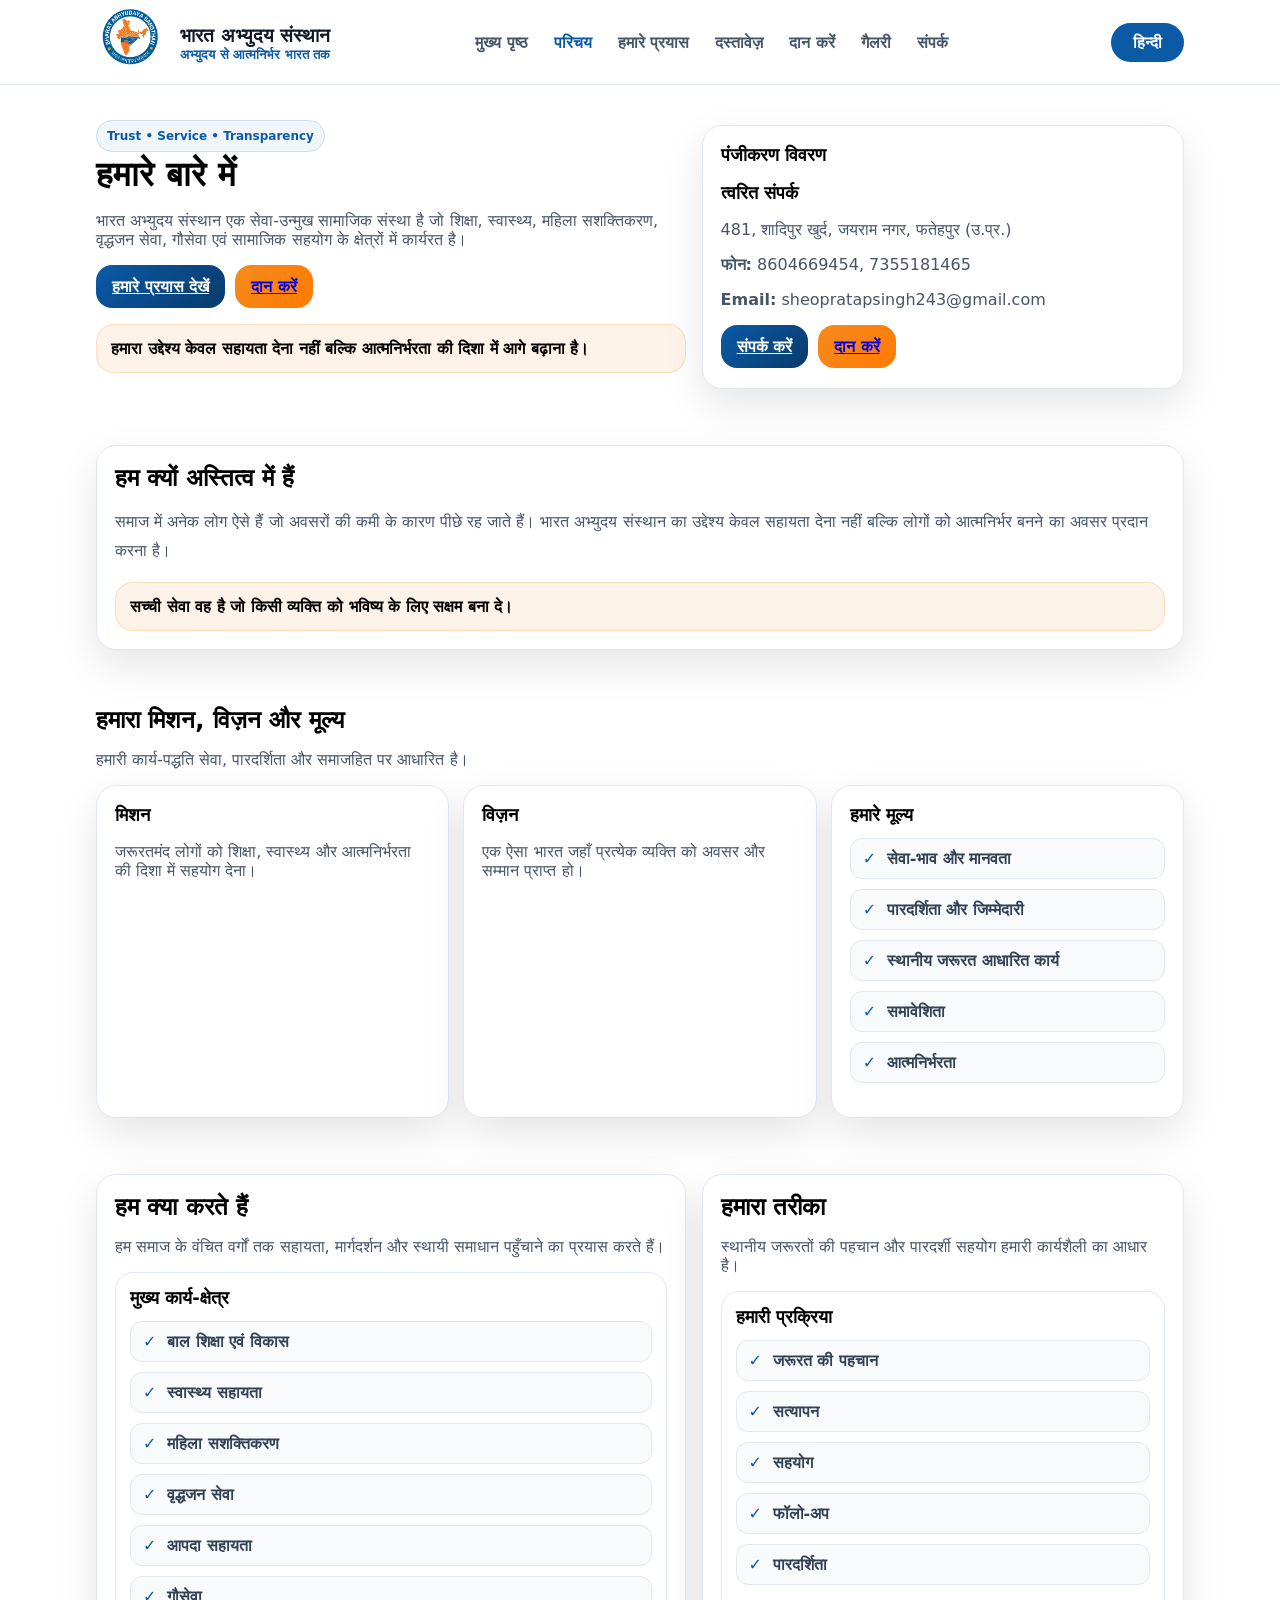
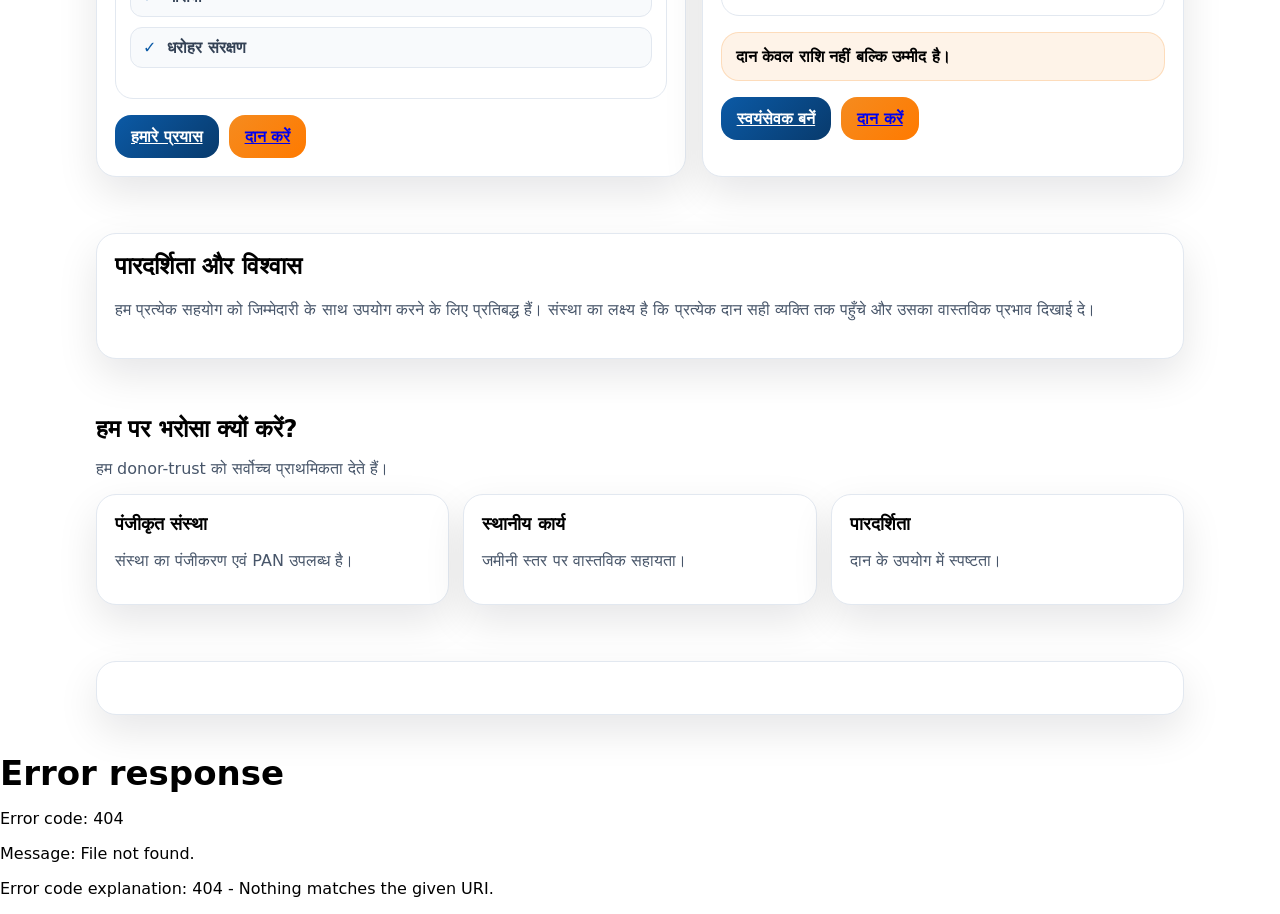
==== about.html @ dbc5f918 "Fix hero overlap spacing on content pages" ====
<!doctype html>
<html lang="hi">
<head>
<meta charset="UTF-8"/>
<meta name="viewport" content="width=device-width, initial-scale=1"/>
<title>About • Bharat Abhyudaya Sansthan</title>

<!-- ✅ YOUR COMPLETE CSS UNCHANGED -->
<style>
/* ===== SAME CSS — NO CHANGE ===== */
:root{
--brand:#0b5aa6;
--accent:#f58b1f;
--fg:#0b1220;
--muted:#475569;
--border:#e2e8f0;
--shadow:0 16px 40px rgba(2,6,23,.10);
--radius:20px;
--max:1120px;
}
*{box-sizing:border-box}
body{
margin:0;
font-family:system-ui;
background:#fff;
overflow-x:hidden;
}
.wrap{max-width:var(--max);margin:auto;padding:0 16px}
.aboutPage section{ padding:28px 0; }
.aboutPage #header + main{padding-top:12px}
h1{margin:10px 0 0;font-size:34px}
h2{margin:0;font-size:24px}
h3{margin:0;font-size:18px}
.muted{color:var(--muted)}
.aboutPage .grid{
display:grid;
gap:16px
}
@media(min-width:980px){
.grid{grid-template-columns:1.1fr .9fr}
}
.aboutPage .grid3{
display:grid;
gap:14px;
margin-top:14px
}
@media(min-width:980px){
.grid3{grid-template-columns:1fr 1fr 1fr}
}
.aboutPage .card{
background:#fff;
border:1px solid var(--border);
border-radius:var(--radius);
padding:18px;
box-shadow:var(--shadow);
}
.btnRow{display:flex;gap:10px;margin-top:16px;flex-wrap:wrap}
.btn{
padding:12px 16px;
border-radius:16px;
font-weight:950;
border:1px solid var(--border);
}
.btn.primary{
background:linear-gradient(135deg,var(--accent),#ff7a00);
border:none;
}
.btn.secondary{
background:linear-gradient(135deg,var(--brand),#083a6c);
color:#fff;border:none;
}
.aboutPage .badge{
padding:8px 10px;
border-radius:999px;
background:rgba(11,90,166,.06);
border:1px solid rgba(11,90,166,.15);
font-weight:900;
color:var(--brand);
font-size:12px;
}
.aboutPage .callout{
background:rgba(245,139,31,.10);
border:1px solid rgba(245,139,31,.22);
border-radius:18px;
padding:14px;
font-weight:800;
}
.aboutPage .listBox{
border:1px solid var(--border);
border-radius:18px;
padding:14px;
}
  /* ================= PREMIUM LIST DESIGN ================= */

#valuesList,
#areasList,
#stepsList{
list-style:none;
padding:0;
margin-top:12px;
display:grid;
gap:10px;
}

#valuesList li,
#areasList li,
#stepsList li{
background:#f8fafc;
border:1px solid #e2e8f0;
padding:10px 14px;
border-radius:12px;
font-weight:700;
color:#334155;
transition:.25s;
position:relative;
padding-left:36px;
}

#valuesList li::before,
#areasList li::before,
#stepsList li::before{
content:"✓";
position:absolute;
left:12px;
top:50%;
transform:translateY(-50%);
color:#0b5aa6;
font-weight:900;
}

#valuesList li:hover,
#areasList li:hover,
#stepsList li:hover{
transform:translateY(-2px);
box-shadow:0 8px 18px rgba(0,0,0,.08);
background:#fff;
}

/* equal card height */
.grid3 .card{
height:100%;
display:flex;
flex-direction:column;
}
</style>
</head>

<body class="aboutPage">

<div id="header"></div>

<main>

<section>
<div class="wrap">
<div class="grid">

<div>
<span class="badge" id="badgeTop"></span>

<h1 id="title"></h1>

<p class="muted" id="tagline"></p>

<div class="btnRow">
<a class="btn secondary" href="initiatives.html" id="btnWork"></a>
<a class="btn primary" href="donate.html" id="btnDonate"></a>
</div>

<p class="callout" id="callout"></p>
</div>

<div class="card">
<h3 id="legalTitle"></h3>

<p class="small muted" id="legalBox"></p>

<h3 id="contactQuickTitle"></h3>

<p class="small muted" id="addr"></p>

<p class="small muted">
<b id="phLbl"></b>
<span id="phones"></span>
</p>

<p class="small muted">
<b>Email:</b>
<span id="emailText"></span>
</p>

<div class="btnRow">
<a class="btn secondary" href="contact.html" id="btnContact"></a>
<a class="btn primary" href="donate.html" id="btnDonate2"></a>
</div>

</div>

</div>
</div>
</section>
  
<section>
<div class="wrap">

<div class="card">

<h2 id="whyExistTitle"></h2>

<p class="muted" style="line-height:1.8" id="whyExistText"></p>

<div class="callout" id="whyExistQuote"></div>

</div>

</div>
</section>

<section>
<div class="wrap">

<h2 id="mvTitle"></h2>
<p class="muted" id="mvSub"></p>

<div class="grid3">

<div class="card">
<h3 id="missionTitle"></h3>
<p class="muted" id="missionText"></p>
</div>

<div class="card">
<h3 id="visionTitle"></h3>
<p class="muted" id="visionText"></p>
</div>

<div class="card">
<h3 id="valuesTitle"></h3>
<ul id="valuesList"></ul>
</div>

</div>
</div>
</section>


<section>
<div class="wrap">
<div class="grid">

<div class="card">

<h2 id="whatTitle"></h2>
<p class="muted" id="whatText"></p>

<div class="listBox">
<h3 id="areasTitle"></h3>
<ul id="areasList"></ul>
</div>

<div class="btnRow">
<a class="btn secondary" href="initiatives.html" id="btnWork2"></a>
<a class="btn primary" href="donate.html" id="btnDonate3"></a>
</div>

</div>

<div class="card">

<h2 id="whyTitle"></h2>
<p class="muted" id="whyText"></p>

<div class="listBox">
<h3 id="stepsTitle"></h3>
<ul id="stepsList"></ul>
</div>

<p class="callout" id="donorLine"></p>

<div class="btnRow">
<a class="btn secondary" href="contact.html" id="btnVolunteer"></a>
<a class="btn primary" href="donate.html" id="btnDonate4"></a>
</div>

</div>

</div>
</div>
</section>

<section>
<div class="wrap">

<div class="card">

<h2 id="transparencyTitle"></h2>

<p class="muted" style="line-height:1.8" id="transparencyText"></p>

</div>

</div>
</section>

<section>
<div class="wrap">

<h2 id="trustTitle"></h2>
<p class="muted" id="trustSub"></p>

<div class="grid3">

<div class="card">
<h3 id="tr1t"></h3>
<p class="muted" id="tr1d"></p>
</div>

<div class="card">
<h3 id="tr2t"></h3>
<p class="muted" id="tr2d"></p>
</div>

<div class="card">
<h3 id="tr3t"></h3>
<p class="muted" id="tr3d"></p>
</div>

</div>

</div>
</section>

<section>
<div class="wrap">

<div class="card">

<h2 id="transparencyTitle"></h2>

<p class="muted" style="line-height:1.8" id="transparencyText"></p>

</div>

</div>
</section>

</main>

<div id="footer"></div>

<script src="/assets/js/main.js"></script>

</body>
</html>
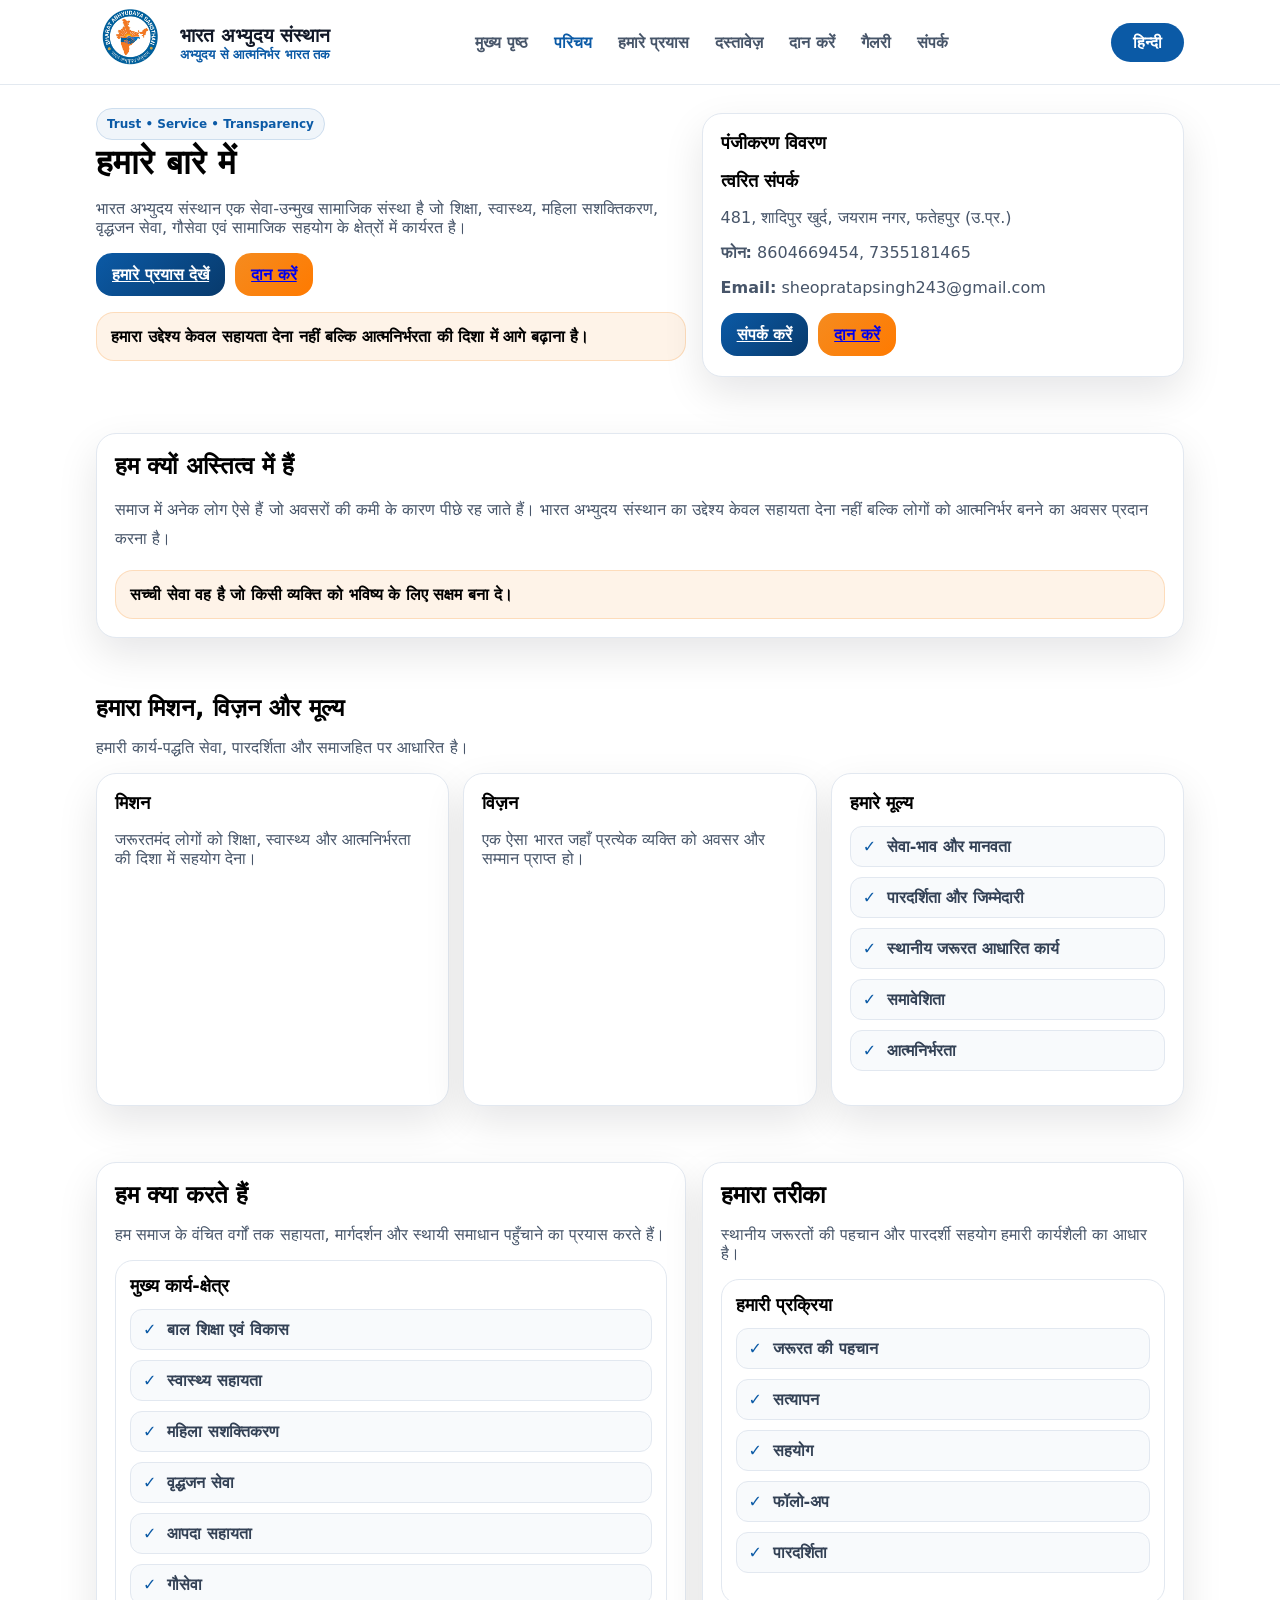
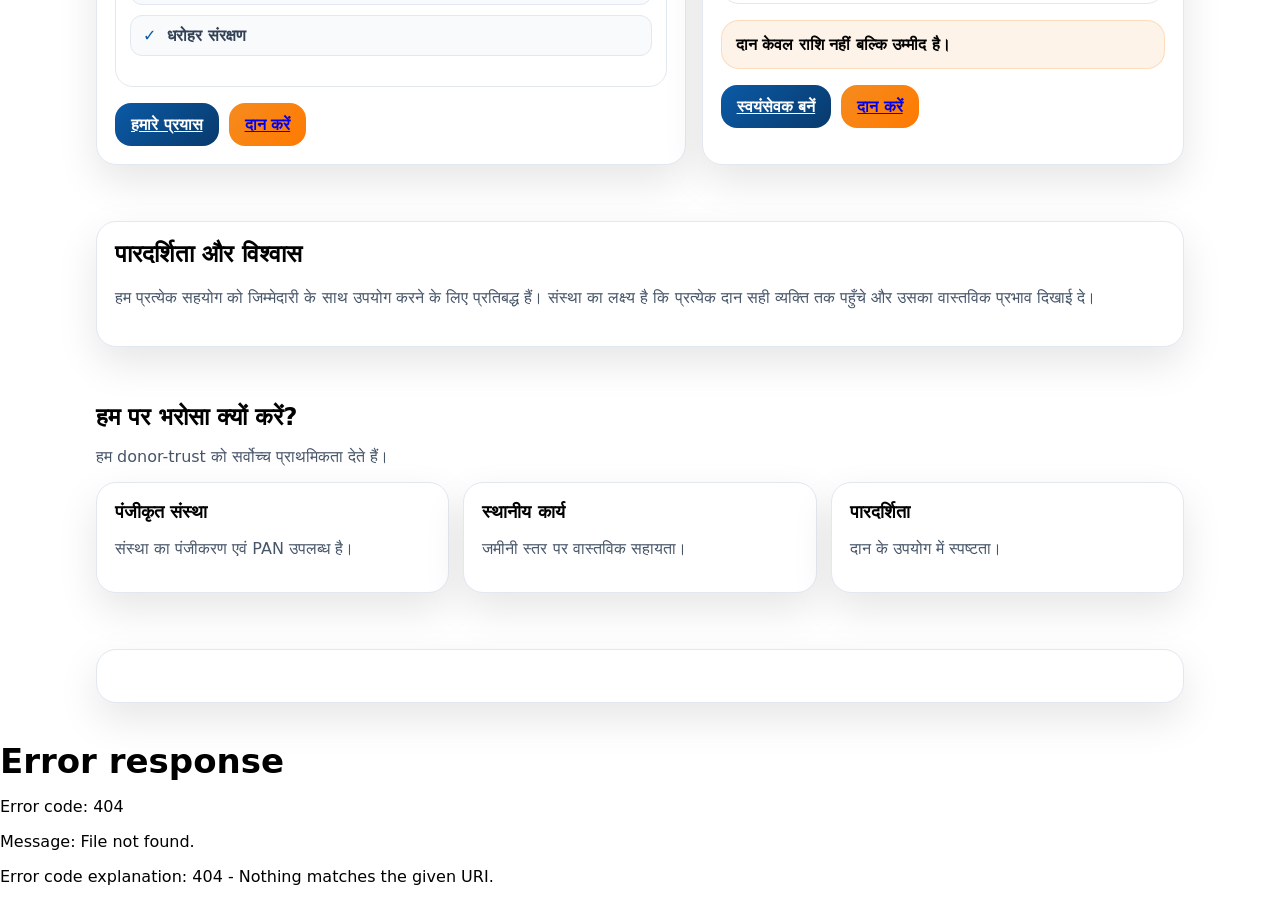
==== commit 7f90ecaf: "Update about.html" ====
--- a/about.html
+++ b/about.html
@@ -27,7 +27,9 @@
 }
 .wrap{max-width:var(--max);margin:auto;padding:0 16px}
 .aboutPage section{ padding:28px 0; }
-.aboutPage #header + main{padding-top:12px}
+main{
+display:block;
+}
 h1{margin:10px 0 0;font-size:34px}
 h2{margin:0;font-size:24px}
 h3{margin:0;font-size:18px}
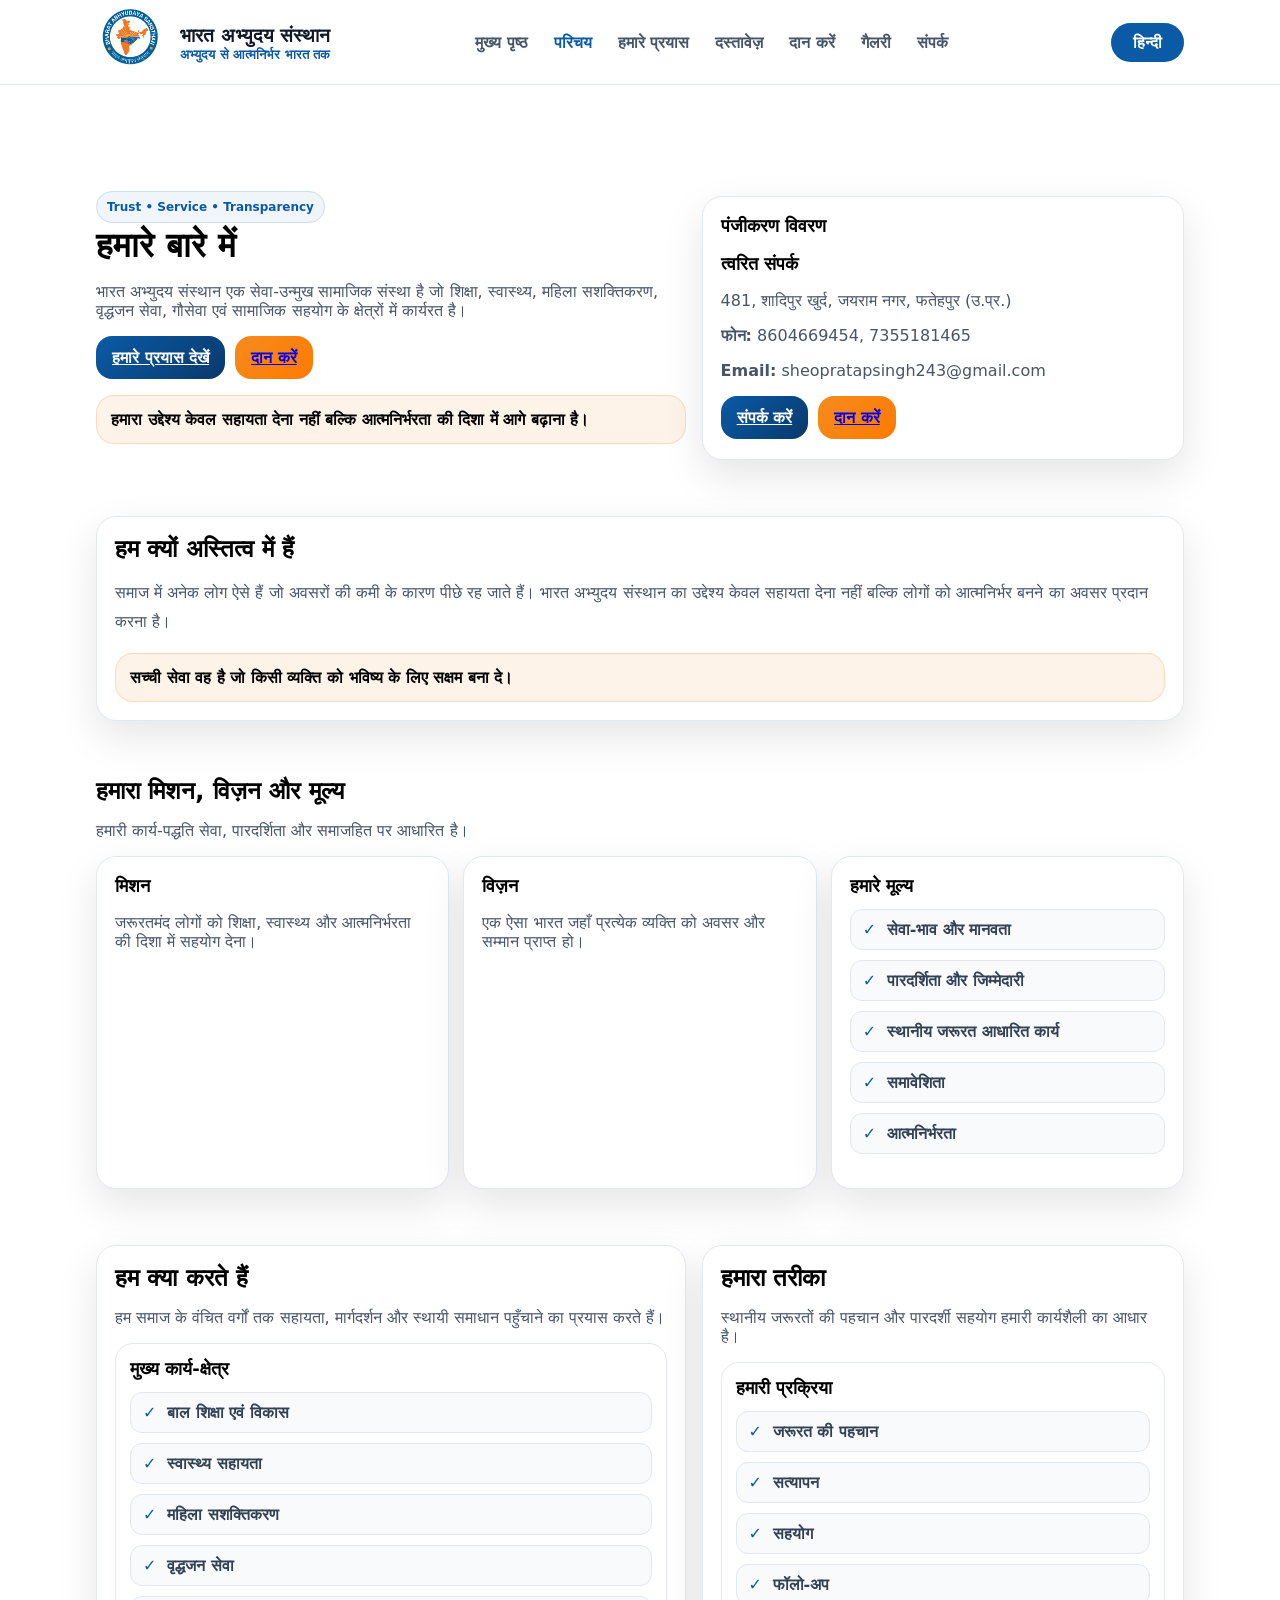
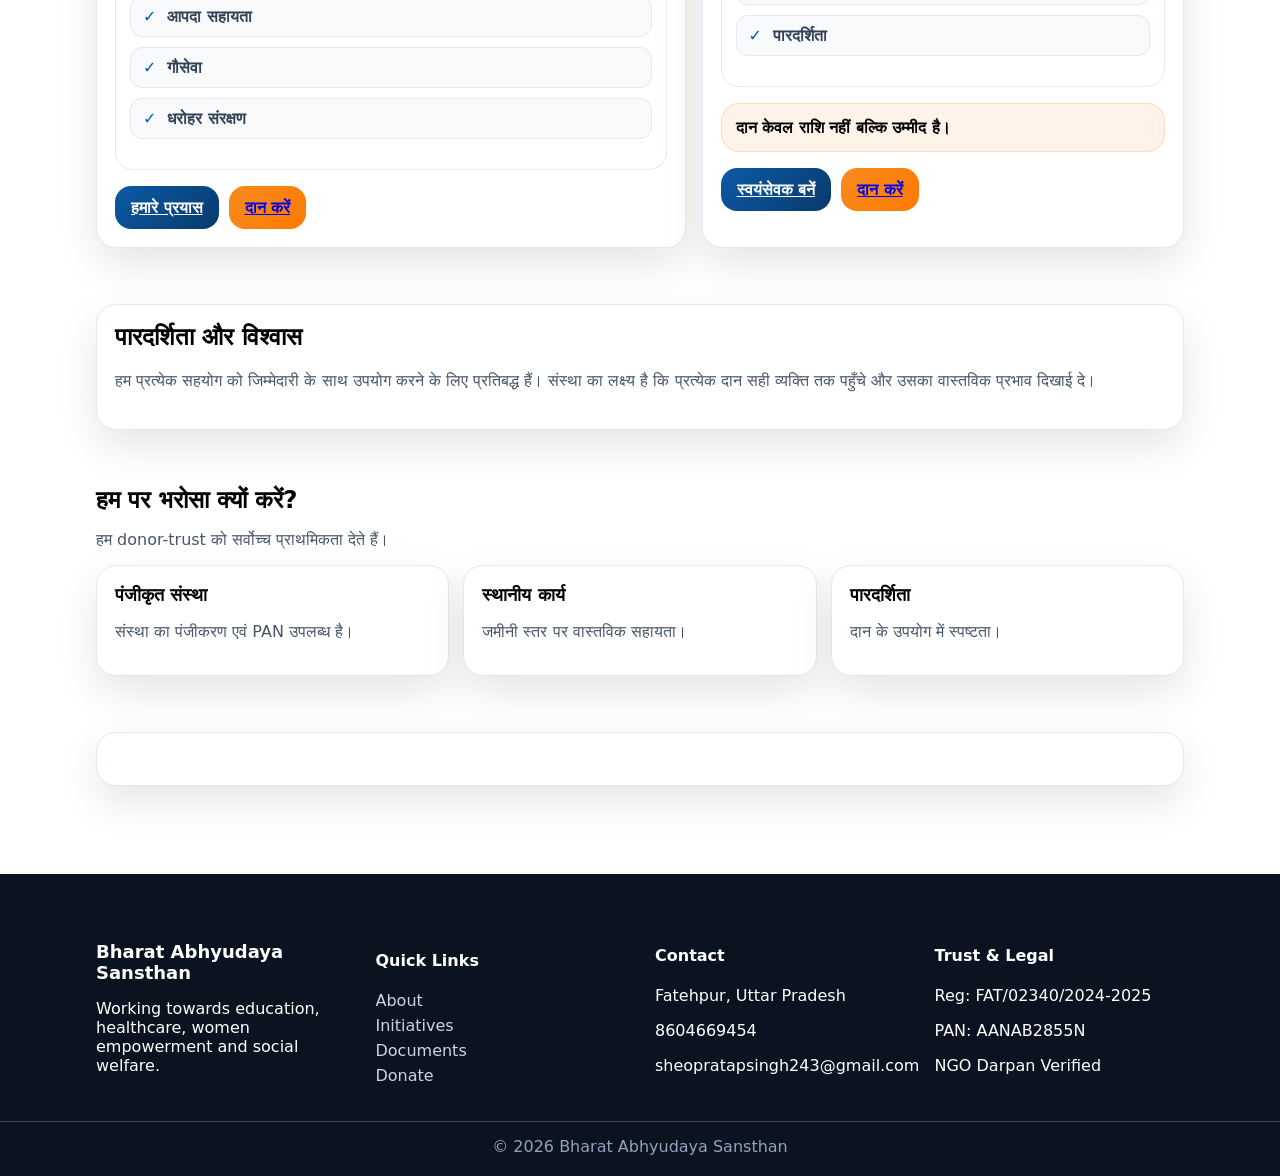
==== commit f92cf019: "Update about.html" ====
--- a/about.html
+++ b/about.html
@@ -153,7 +153,7 @@
 
 <main>
 
-<section>
+<section class="page-hero">
 <div class="wrap">
 <div class="grid">
 
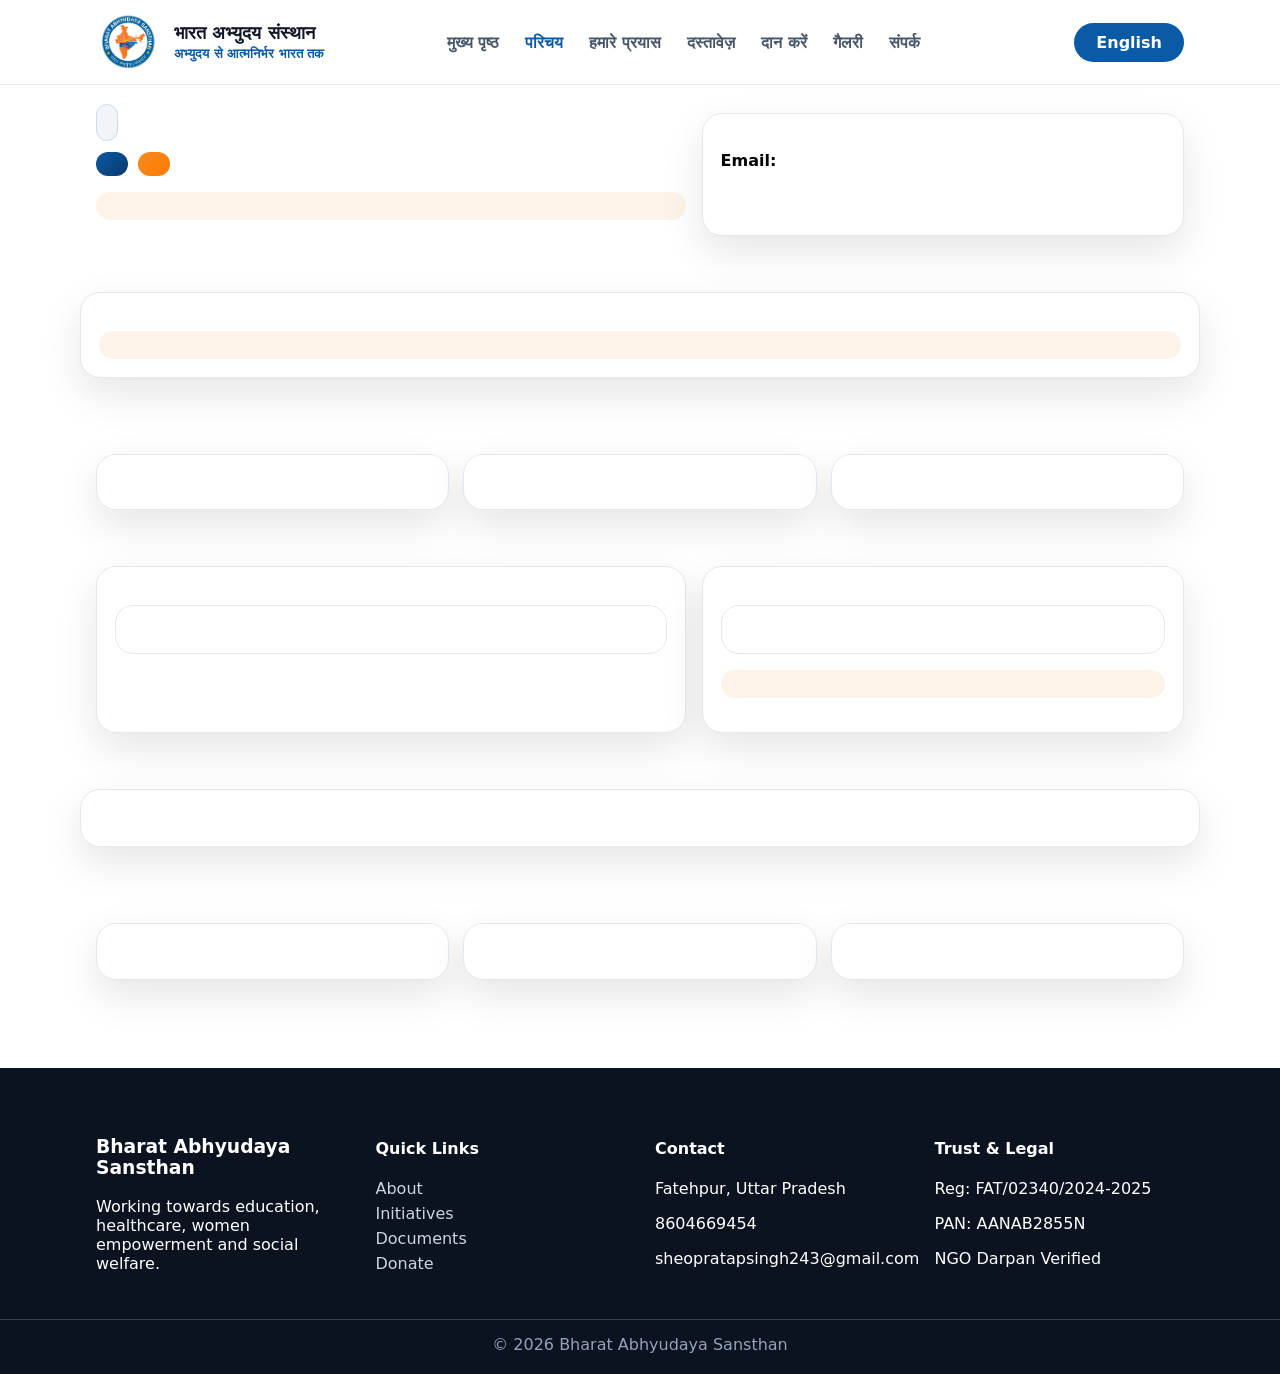
==== commit 33e0d573: "Update about.html" ====
--- a/about.html
+++ b/about.html
@@ -5,9 +5,9 @@
 <meta name="viewport" content="width=device-width, initial-scale=1"/>
 <title>About • Bharat Abhyudaya Sansthan</title>
 
-<!-- ✅ YOUR COMPLETE CSS UNCHANGED -->
+<!-- ✅ CSS 100% SAME -->
 <style>
-/* ===== SAME CSS — NO CHANGE ===== */
+/* ===== YOUR CSS UNCHANGED ===== */
 :root{
 --brand:#0b5aa6;
 --accent:#f58b1f;
@@ -19,37 +19,16 @@
 --max:1120px;
 }
 *{box-sizing:border-box}
-body{
-margin:0;
-font-family:system-ui;
-background:#fff;
-overflow-x:hidden;
-}
+body{margin:0;font-family:system-ui;background:#fff}
 .wrap{max-width:var(--max);margin:auto;padding:0 16px}
-.aboutPage section{ padding:28px 0; }
-main{
-display:block;
-}
-h1{margin:10px 0 0;font-size:34px}
-h2{margin:0;font-size:24px}
-h3{margin:0;font-size:18px}
-.muted{color:var(--muted)}
-.aboutPage .grid{
-display:grid;
-gap:16px
-}
+.aboutPage section{padding:28px 0}
+.grid{display:grid;gap:16px}
 @media(min-width:980px){
 .grid{grid-template-columns:1.1fr .9fr}
-}
-.aboutPage .grid3{
-display:grid;
-gap:14px;
-margin-top:14px
-}
-@media(min-width:980px){
 .grid3{grid-template-columns:1fr 1fr 1fr}
 }
-.aboutPage .card{
+.grid3{display:grid;gap:14px;margin-top:14px}
+.card{
 background:#fff;
 border:1px solid var(--border);
 border-radius:var(--radius);
@@ -57,93 +36,25 @@
 box-shadow:var(--shadow);
 }
 .btnRow{display:flex;gap:10px;margin-top:16px;flex-wrap:wrap}
-.btn{
-padding:12px 16px;
-border-radius:16px;
-font-weight:950;
-border:1px solid var(--border);
-}
-.btn.primary{
-background:linear-gradient(135deg,var(--accent),#ff7a00);
-border:none;
-}
-.btn.secondary{
-background:linear-gradient(135deg,var(--brand),#083a6c);
-color:#fff;border:none;
-}
-.aboutPage .badge{
-padding:8px 10px;
-border-radius:999px;
+.btn{padding:12px 16px;border-radius:16px;font-weight:900}
+.btn.primary{background:linear-gradient(135deg,var(--accent),#ff7a00);color:#fff}
+.btn.secondary{background:linear-gradient(135deg,var(--brand),#083a6c);color:#fff}
+.badge{
+padding:8px 10px;border-radius:999px;
 background:rgba(11,90,166,.06);
 border:1px solid rgba(11,90,166,.15);
-font-weight:900;
-color:var(--brand);
-font-size:12px;
-}
-.aboutPage .callout{
+font-weight:900;color:var(--brand);
+}
+.callout{
 background:rgba(245,139,31,.10);
-border:1px solid rgba(245,139,31,.22);
 border-radius:18px;
-padding:14px;
-font-weight:800;
-}
-.aboutPage .listBox{
+padding:14px;font-weight:800;
+}
+.listBox{
 border:1px solid var(--border);
 border-radius:18px;
 padding:14px;
 }
-  /* ================= PREMIUM LIST DESIGN ================= */
-
-#valuesList,
-#areasList,
-#stepsList{
-list-style:none;
-padding:0;
-margin-top:12px;
-display:grid;
-gap:10px;
-}
-
-#valuesList li,
-#areasList li,
-#stepsList li{
-background:#f8fafc;
-border:1px solid #e2e8f0;
-padding:10px 14px;
-border-radius:12px;
-font-weight:700;
-color:#334155;
-transition:.25s;
-position:relative;
-padding-left:36px;
-}
-
-#valuesList li::before,
-#areasList li::before,
-#stepsList li::before{
-content:"✓";
-position:absolute;
-left:12px;
-top:50%;
-transform:translateY(-50%);
-color:#0b5aa6;
-font-weight:900;
-}
-
-#valuesList li:hover,
-#areasList li:hover,
-#stepsList li:hover{
-transform:translateY(-2px);
-box-shadow:0 8px 18px rgba(0,0,0,.08);
-background:#fff;
-}
-
-/* equal card height */
-.grid3 .card{
-height:100%;
-display:flex;
-flex-direction:column;
-}
 </style>
 </head>
 
@@ -153,71 +64,60 @@
 
 <main>
 
-<section class="page-hero">
-<div class="wrap">
-<div class="grid">
+<!-- HERO -->
+<section>
+<div class="wrap grid">
 
 <div>
-<span class="badge" id="badgeTop"></span>
-
-<h1 id="title"></h1>
-
-<p class="muted" id="tagline"></p>
+<span class="badge" id="aboutBadge"></span>
+
+<h1 id="aboutTitle"></h1>
+<p class="muted" id="aboutTagline"></p>
 
 <div class="btnRow">
-<a class="btn secondary" href="initiatives.html" id="btnWork"></a>
-<a class="btn primary" href="donate.html" id="btnDonate"></a>
-</div>
-
-<p class="callout" id="callout"></p>
-</div>
-
-<div class="card">
+<a class="btn secondary" href="initiatives.html" id="aboutBtnWork"></a>
+<a class="btn primary" href="donate.html" id="aboutBtnDonate"></a>
+</div>
+
+<p class="callout" id="aboutCallout"></p>
+</div>
+
+<div class="card">
+
 <h3 id="legalTitle"></h3>
-
-<p class="small muted" id="legalBox"></p>
+<p id="legalBox"></p>
 
 <h3 id="contactQuickTitle"></h3>
-
-<p class="small muted" id="addr"></p>
-
-<p class="small muted">
+<p id="addr"></p>
+
+<p>
 <b id="phLbl"></b>
 <span id="phones"></span>
 </p>
 
-<p class="small muted">
+<p>
 <b>Email:</b>
 <span id="emailText"></span>
 </p>
 
-<div class="btnRow">
-<a class="btn secondary" href="contact.html" id="btnContact"></a>
-<a class="btn primary" href="donate.html" id="btnDonate2"></a>
-</div>
-
-</div>
-
-</div>
-</div>
-</section>
-  
-<section>
-<div class="wrap">
-
-<div class="card">
+</div>
+
+</div>
+</section>
+
+<!-- WHY EXIST -->
+<section>
+<div class="wrap card">
 
 <h2 id="whyExistTitle"></h2>
-
-<p class="muted" style="line-height:1.8" id="whyExistText"></p>
+<p class="muted" id="whyExistText"></p>
 
 <div class="callout" id="whyExistQuote"></div>
 
 </div>
-
-</div>
-</section>
-
+</section>
+
+<!-- MISSION VISION -->
 <section>
 <div class="wrap">
 
@@ -228,12 +128,12 @@
 
 <div class="card">
 <h3 id="missionTitle"></h3>
-<p class="muted" id="missionText"></p>
+<p id="missionText"></p>
 </div>
 
 <div class="card">
 <h3 id="visionTitle"></h3>
-<p class="muted" id="visionText"></p>
+<p id="visionText"></p>
 </div>
 
 <div class="card">
@@ -245,32 +145,26 @@
 </div>
 </section>
 
-
-<section>
-<div class="wrap">
-<div class="grid">
+<!-- WHAT + WHY -->
+<section>
+<div class="wrap grid">
 
 <div class="card">
 
 <h2 id="whatTitle"></h2>
-<p class="muted" id="whatText"></p>
+<p id="whatText"></p>
 
 <div class="listBox">
 <h3 id="areasTitle"></h3>
 <ul id="areasList"></ul>
 </div>
 
-<div class="btnRow">
-<a class="btn secondary" href="initiatives.html" id="btnWork2"></a>
-<a class="btn primary" href="donate.html" id="btnDonate3"></a>
-</div>
-
 </div>
 
 <div class="card">
 
 <h2 id="whyTitle"></h2>
-<p class="muted" id="whyText"></p>
+<p id="whyText"></p>
 
 <div class="listBox">
 <h3 id="stepsTitle"></h3>
@@ -279,67 +173,44 @@
 
 <p class="callout" id="donorLine"></p>
 
-<div class="btnRow">
-<a class="btn secondary" href="contact.html" id="btnVolunteer"></a>
-<a class="btn primary" href="donate.html" id="btnDonate4"></a>
-</div>
-
-</div>
-
-</div>
-</div>
-</section>
-
+</div>
+
+</div>
+</section>
+
+<!-- TRANSPARENCY -->
+<section>
+<div class="wrap card">
+
+<h2 id="transparencyTitle"></h2>
+<p id="transparencyText"></p>
+
+</div>
+</section>
+
+<!-- TRUST -->
 <section>
 <div class="wrap">
 
-<div class="card">
-
-<h2 id="transparencyTitle"></h2>
-
-<p class="muted" style="line-height:1.8" id="transparencyText"></p>
-
-</div>
-
-</div>
-</section>
-
-<section>
-<div class="wrap">
-
 <h2 id="trustTitle"></h2>
-<p class="muted" id="trustSub"></p>
+<p id="trustSub"></p>
 
 <div class="grid3">
 
 <div class="card">
 <h3 id="tr1t"></h3>
-<p class="muted" id="tr1d"></p>
+<p id="tr1d"></p>
 </div>
 
 <div class="card">
 <h3 id="tr2t"></h3>
-<p class="muted" id="tr2d"></p>
+<p id="tr2d"></p>
 </div>
 
 <div class="card">
 <h3 id="tr3t"></h3>
-<p class="muted" id="tr3d"></p>
-</div>
-
-</div>
-
-</div>
-</section>
-
-<section>
-<div class="wrap">
-
-<div class="card">
-
-<h2 id="transparencyTitle"></h2>
-
-<p class="muted" style="line-height:1.8" id="transparencyText"></p>
+<p id="tr3d"></p>
+</div>
 
 </div>
 
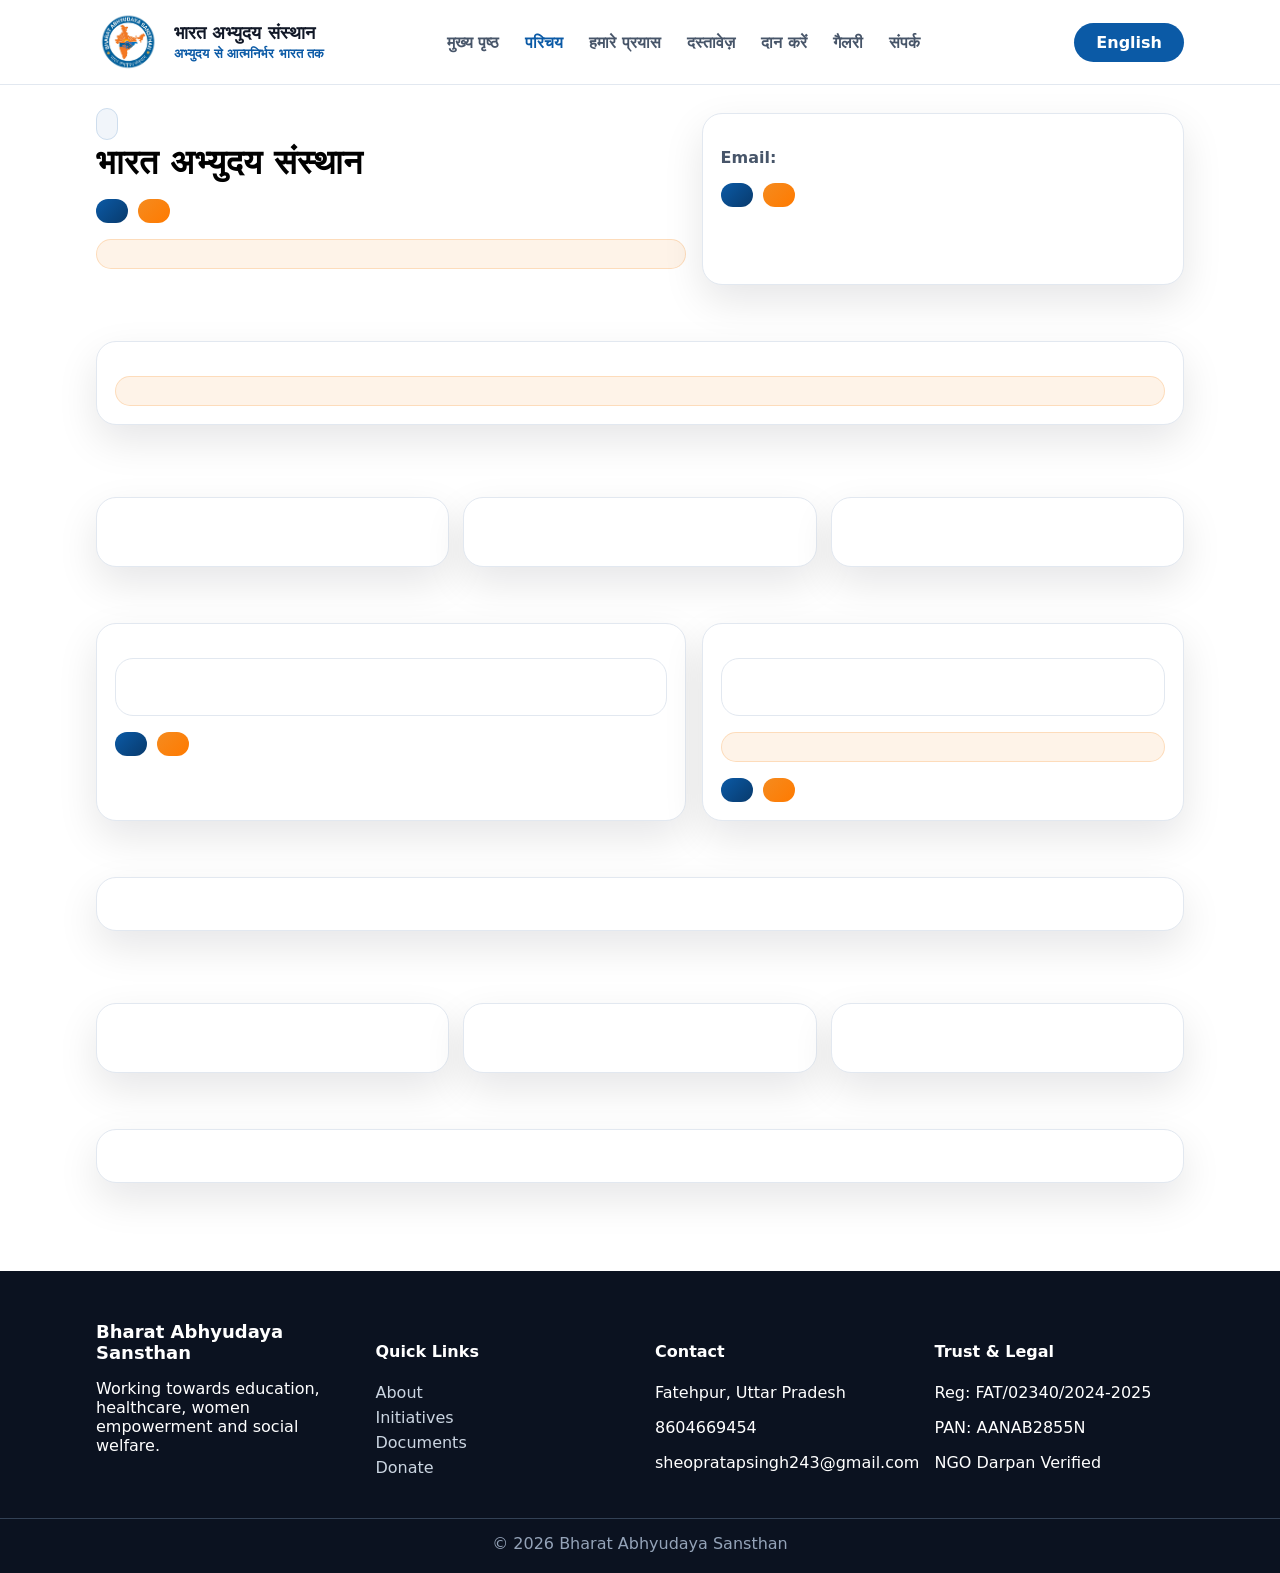
==== commit cb53ec51: "Update about.html" ====
--- a/about.html
+++ b/about.html
@@ -5,9 +5,9 @@
 <meta name="viewport" content="width=device-width, initial-scale=1"/>
 <title>About • Bharat Abhyudaya Sansthan</title>
 
-<!-- ✅ CSS 100% SAME -->
+<!-- ✅ YOUR COMPLETE CSS UNCHANGED -->
 <style>
-/* ===== YOUR CSS UNCHANGED ===== */
+/* ===== SAME CSS — NO CHANGE ===== */
 :root{
 --brand:#0b5aa6;
 --accent:#f58b1f;
@@ -19,16 +19,37 @@
 --max:1120px;
 }
 *{box-sizing:border-box}
-body{margin:0;font-family:system-ui;background:#fff}
+body{
+margin:0;
+font-family:system-ui;
+background:#fff;
+overflow-x:hidden;
+}
 .wrap{max-width:var(--max);margin:auto;padding:0 16px}
-.aboutPage section{padding:28px 0}
-.grid{display:grid;gap:16px}
+.aboutPage section{ padding:28px 0; }
+main{
+display:block;
+}
+h1{margin:10px 0 0;font-size:34px}
+h2{margin:0;font-size:24px}
+h3{margin:0;font-size:18px}
+.muted{color:var(--muted)}
+.aboutPage .grid{
+display:grid;
+gap:16px
+}
 @media(min-width:980px){
 .grid{grid-template-columns:1.1fr .9fr}
+}
+.aboutPage .grid3{
+display:grid;
+gap:14px;
+margin-top:14px
+}
+@media(min-width:980px){
 .grid3{grid-template-columns:1fr 1fr 1fr}
 }
-.grid3{display:grid;gap:14px;margin-top:14px}
-.card{
+.aboutPage .card{
 background:#fff;
 border:1px solid var(--border);
 border-radius:var(--radius);
@@ -36,25 +57,93 @@
 box-shadow:var(--shadow);
 }
 .btnRow{display:flex;gap:10px;margin-top:16px;flex-wrap:wrap}
-.btn{padding:12px 16px;border-radius:16px;font-weight:900}
-.btn.primary{background:linear-gradient(135deg,var(--accent),#ff7a00);color:#fff}
-.btn.secondary{background:linear-gradient(135deg,var(--brand),#083a6c);color:#fff}
-.badge{
-padding:8px 10px;border-radius:999px;
+.btn{
+padding:12px 16px;
+border-radius:16px;
+font-weight:950;
+border:1px solid var(--border);
+}
+.btn.primary{
+background:linear-gradient(135deg,var(--accent),#ff7a00);
+border:none;
+}
+.btn.secondary{
+background:linear-gradient(135deg,var(--brand),#083a6c);
+color:#fff;border:none;
+}
+.aboutPage .badge{
+padding:8px 10px;
+border-radius:999px;
 background:rgba(11,90,166,.06);
 border:1px solid rgba(11,90,166,.15);
-font-weight:900;color:var(--brand);
-}
-.callout{
+font-weight:900;
+color:var(--brand);
+font-size:12px;
+}
+.aboutPage .callout{
 background:rgba(245,139,31,.10);
+border:1px solid rgba(245,139,31,.22);
 border-radius:18px;
-padding:14px;font-weight:800;
-}
-.listBox{
+padding:14px;
+font-weight:800;
+}
+.aboutPage .listBox{
 border:1px solid var(--border);
 border-radius:18px;
 padding:14px;
 }
+  /* ================= PREMIUM LIST DESIGN ================= */
+
+#valuesList,
+#areasList,
+#stepsList{
+list-style:none;
+padding:0;
+margin-top:12px;
+display:grid;
+gap:10px;
+}
+
+#valuesList li,
+#areasList li,
+#stepsList li{
+background:#f8fafc;
+border:1px solid #e2e8f0;
+padding:10px 14px;
+border-radius:12px;
+font-weight:700;
+color:#334155;
+transition:.25s;
+position:relative;
+padding-left:36px;
+}
+
+#valuesList li::before,
+#areasList li::before,
+#stepsList li::before{
+content:"✓";
+position:absolute;
+left:12px;
+top:50%;
+transform:translateY(-50%);
+color:#0b5aa6;
+font-weight:900;
+}
+
+#valuesList li:hover,
+#areasList li:hover,
+#stepsList li:hover{
+transform:translateY(-2px);
+box-shadow:0 8px 18px rgba(0,0,0,.08);
+background:#fff;
+}
+
+/* equal card height */
+.grid3 .card{
+height:100%;
+display:flex;
+flex-direction:column;
+}
 </style>
 </head>
 
@@ -64,60 +153,71 @@
 
 <main>
 
-<!-- HERO -->
-<section>
-<div class="wrap grid">
+<section class="page-hero">
+<div class="wrap">
+<div class="grid">
 
 <div>
-<span class="badge" id="aboutBadge"></span>
-
-<h1 id="aboutTitle"></h1>
-<p class="muted" id="aboutTagline"></p>
+<span class="badge" id="badgeTop"></span>
+
+<h1 id="title"></h1>
+
+<p class="muted" id="tagline"></p>
 
 <div class="btnRow">
-<a class="btn secondary" href="initiatives.html" id="aboutBtnWork"></a>
-<a class="btn primary" href="donate.html" id="aboutBtnDonate"></a>
-</div>
-
-<p class="callout" id="aboutCallout"></p>
-</div>
-
-<div class="card">
-
+<a class="btn secondary" href="initiatives.html" id="btnWork"></a>
+<a class="btn primary" href="donate.html" id="btnDonate"></a>
+</div>
+
+<p class="callout" id="callout"></p>
+</div>
+
+<div class="card">
 <h3 id="legalTitle"></h3>
-<p id="legalBox"></p>
+
+<p class="small muted" id="legalBox"></p>
 
 <h3 id="contactQuickTitle"></h3>
-<p id="addr"></p>
-
-<p>
+
+<p class="small muted" id="addr"></p>
+
+<p class="small muted">
 <b id="phLbl"></b>
 <span id="phones"></span>
 </p>
 
-<p>
+<p class="small muted">
 <b>Email:</b>
 <span id="emailText"></span>
 </p>
 
-</div>
-
-</div>
-</section>
-
-<!-- WHY EXIST -->
-<section>
-<div class="wrap card">
+<div class="btnRow">
+<a class="btn secondary" href="contact.html" id="btnContact"></a>
+<a class="btn primary" href="donate.html" id="btnDonate2"></a>
+</div>
+
+</div>
+
+</div>
+</div>
+</section>
+  
+<section>
+<div class="wrap">
+
+<div class="card">
 
 <h2 id="whyExistTitle"></h2>
-<p class="muted" id="whyExistText"></p>
+
+<p class="muted" style="line-height:1.8" id="whyExistText"></p>
 
 <div class="callout" id="whyExistQuote"></div>
 
 </div>
-</section>
-
-<!-- MISSION VISION -->
+
+</div>
+</section>
+
 <section>
 <div class="wrap">
 
@@ -128,12 +228,12 @@
 
 <div class="card">
 <h3 id="missionTitle"></h3>
-<p id="missionText"></p>
+<p class="muted" id="missionText"></p>
 </div>
 
 <div class="card">
 <h3 id="visionTitle"></h3>
-<p id="visionText"></p>
+<p class="muted" id="visionText"></p>
 </div>
 
 <div class="card">
@@ -145,26 +245,32 @@
 </div>
 </section>
 
-<!-- WHAT + WHY -->
-<section>
-<div class="wrap grid">
+
+<section>
+<div class="wrap">
+<div class="grid">
 
 <div class="card">
 
 <h2 id="whatTitle"></h2>
-<p id="whatText"></p>
+<p class="muted" id="whatText"></p>
 
 <div class="listBox">
 <h3 id="areasTitle"></h3>
 <ul id="areasList"></ul>
 </div>
 
+<div class="btnRow">
+<a class="btn secondary" href="initiatives.html" id="btnWork2"></a>
+<a class="btn primary" href="donate.html" id="btnDonate3"></a>
+</div>
+
 </div>
 
 <div class="card">
 
 <h2 id="whyTitle"></h2>
-<p id="whyText"></p>
+<p class="muted" id="whyText"></p>
 
 <div class="listBox">
 <h3 id="stepsTitle"></h3>
@@ -173,44 +279,67 @@
 
 <p class="callout" id="donorLine"></p>
 
-</div>
-
-</div>
-</section>
-
-<!-- TRANSPARENCY -->
-<section>
-<div class="wrap card">
+<div class="btnRow">
+<a class="btn secondary" href="contact.html" id="btnVolunteer"></a>
+<a class="btn primary" href="donate.html" id="btnDonate4"></a>
+</div>
+
+</div>
+
+</div>
+</div>
+</section>
+
+<section>
+<div class="wrap">
+
+<div class="card">
 
 <h2 id="transparencyTitle"></h2>
-<p id="transparencyText"></p>
-
-</div>
-</section>
-
-<!-- TRUST -->
+
+<p class="muted" style="line-height:1.8" id="transparencyText"></p>
+
+</div>
+
+</div>
+</section>
+
 <section>
 <div class="wrap">
 
 <h2 id="trustTitle"></h2>
-<p id="trustSub"></p>
+<p class="muted" id="trustSub"></p>
 
 <div class="grid3">
 
 <div class="card">
 <h3 id="tr1t"></h3>
-<p id="tr1d"></p>
+<p class="muted" id="tr1d"></p>
 </div>
 
 <div class="card">
 <h3 id="tr2t"></h3>
-<p id="tr2d"></p>
+<p class="muted" id="tr2d"></p>
 </div>
 
 <div class="card">
 <h3 id="tr3t"></h3>
-<p id="tr3d"></p>
-</div>
+<p class="muted" id="tr3d"></p>
+</div>
+
+</div>
+
+</div>
+</section>
+
+<section>
+<div class="wrap">
+
+<div class="card">
+
+<h2 id="transparencyTitle"></h2>
+
+<p class="muted" style="line-height:1.8" id="transparencyText"></p>
 
 </div>
 
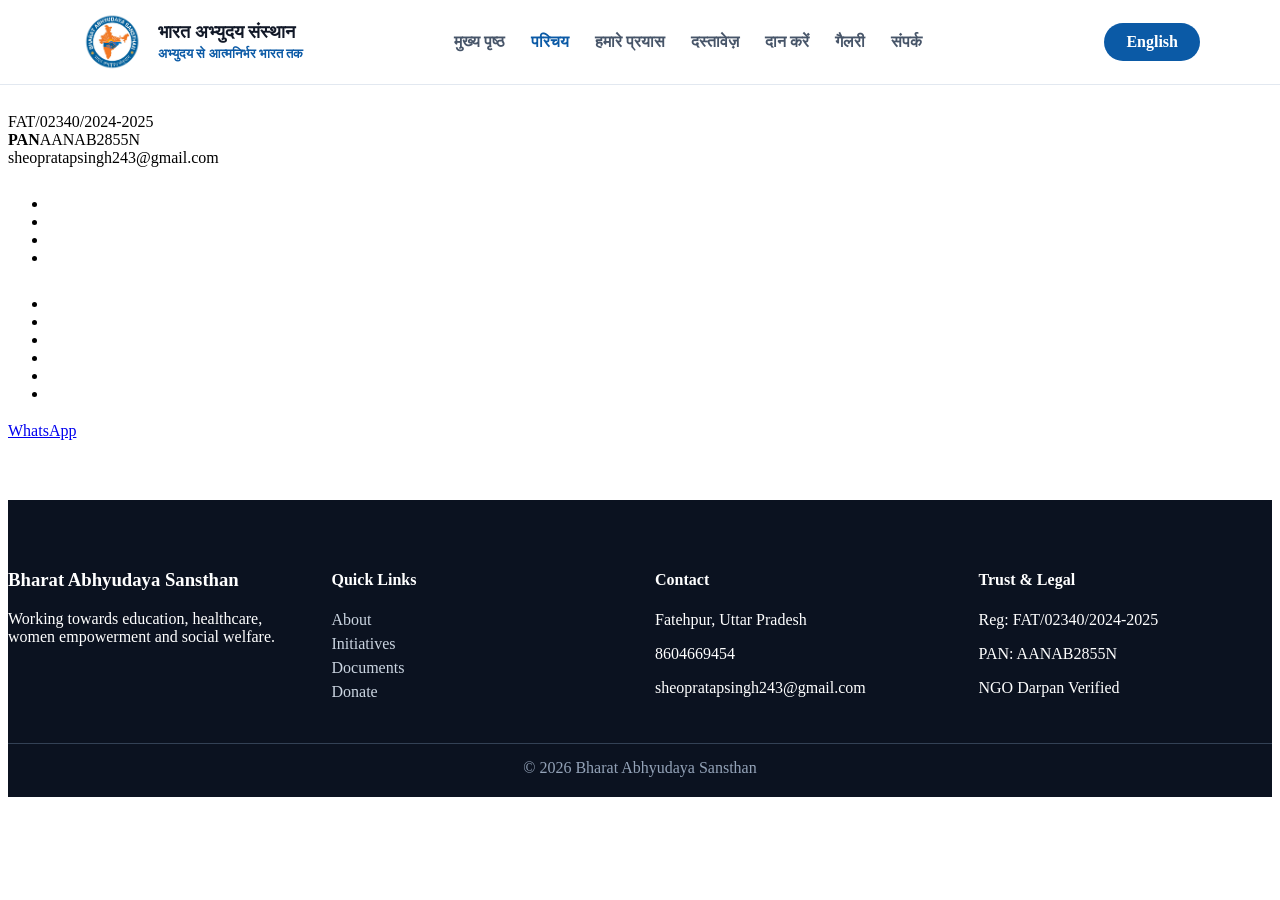
==== commit b37fb0d5: "Update about.html" ====
--- a/about.html
+++ b/about.html
@@ -1,356 +1,124 @@
 <!doctype html>
 <html lang="hi">
 <head>
-<meta charset="UTF-8"/>
-<meta name="viewport" content="width=device-width, initial-scale=1"/>
-<title>About • Bharat Abhyudaya Sansthan</title>
+  <meta charset="UTF-8">
+  <meta name="viewport" content="width=device-width, initial-scale=1">
+  <title>About | Bharat Abhyudaya Sansthan</title>
+  <meta name="description" content="Learn about Bharat Abhyudaya Sansthan, its mission, values, community approach and commitment to transparency.">
+  <link rel="stylesheet" href="assets/css/style.css">
+</head>
+<body>
+  <div id="header"></div>
+  <div class="topbar-space"></div>
 
-<!-- ✅ YOUR COMPLETE CSS UNCHANGED -->
-<style>
-/* ===== SAME CSS — NO CHANGE ===== */
-:root{
---brand:#0b5aa6;
---accent:#f58b1f;
---fg:#0b1220;
---muted:#475569;
---border:#e2e8f0;
---shadow:0 16px 40px rgba(2,6,23,.10);
---radius:20px;
---max:1120px;
-}
-*{box-sizing:border-box}
-body{
-margin:0;
-font-family:system-ui;
-background:#fff;
-overflow-x:hidden;
-}
-.wrap{max-width:var(--max);margin:auto;padding:0 16px}
-.aboutPage section{ padding:28px 0; }
-main{
-display:block;
-}
-h1{margin:10px 0 0;font-size:34px}
-h2{margin:0;font-size:24px}
-h3{margin:0;font-size:18px}
-.muted{color:var(--muted)}
-.aboutPage .grid{
-display:grid;
-gap:16px
-}
-@media(min-width:980px){
-.grid{grid-template-columns:1.1fr .9fr}
-}
-.aboutPage .grid3{
-display:grid;
-gap:14px;
-margin-top:14px
-}
-@media(min-width:980px){
-.grid3{grid-template-columns:1fr 1fr 1fr}
-}
-.aboutPage .card{
-background:#fff;
-border:1px solid var(--border);
-border-radius:var(--radius);
-padding:18px;
-box-shadow:var(--shadow);
-}
-.btnRow{display:flex;gap:10px;margin-top:16px;flex-wrap:wrap}
-.btn{
-padding:12px 16px;
-border-radius:16px;
-font-weight:950;
-border:1px solid var(--border);
-}
-.btn.primary{
-background:linear-gradient(135deg,var(--accent),#ff7a00);
-border:none;
-}
-.btn.secondary{
-background:linear-gradient(135deg,var(--brand),#083a6c);
-color:#fff;border:none;
-}
-.aboutPage .badge{
-padding:8px 10px;
-border-radius:999px;
-background:rgba(11,90,166,.06);
-border:1px solid rgba(11,90,166,.15);
-font-weight:900;
-color:var(--brand);
-font-size:12px;
-}
-.aboutPage .callout{
-background:rgba(245,139,31,.10);
-border:1px solid rgba(245,139,31,.22);
-border-radius:18px;
-padding:14px;
-font-weight:800;
-}
-.aboutPage .listBox{
-border:1px solid var(--border);
-border-radius:18px;
-padding:14px;
-}
-  /* ================= PREMIUM LIST DESIGN ================= */
+  <section class="hero">
+    <div class="wrap hero-grid">
+      <div>
+        <span class="kicker" data-hi="परिचय" data-en="About Us"></span>
+        <h1 data-hi="विश्वास, सेवा और उत्तरदायित्व पर आधारित सामाजिक संस्था।" data-en="A social institution built on trust, service and accountability."></h1>
+        <p data-hi="भारत अभ्युदय संस्थान का उद्देश्य केवल सहायता देना नहीं, बल्कि समाज के वास्तविक जरूरतमंद वर्ग को सम्मानजनक सहयोग, अवसर और आशा उपलब्ध कराना है। संस्था शिक्षा, स्वास्थ्य, महिला सशक्तिकरण, वृद्धजन सहायता, गौसेवा और सांस्कृतिक धरोहर संरक्षण जैसे क्षेत्रों में समुदाय-केंद्रित कार्यशैली के साथ सक्रिय है।" data-en="Bharat Abhyudaya Sansthan does not exist merely to provide relief; it exists to deliver dignified support, opportunity and hope to genuinely underserved communities. The organisation works across education, healthcare, women empowerment, elder care, cow care and heritage conservation with a community-centred model."></p>
+        <div class="btn-row">
+          <a href="initiatives.html" class="btn btn-secondary" data-hi="हमारे प्रयास देखें" data-en="View Initiatives"></a>
+          <a href="donate.html" class="btn btn-primary" data-hi="सहयोग करें" data-en="Support the Mission"></a>
+        </div>
+      </div>
+      <div class="hero-panel">
+        <div class="kv-grid">
+          <div class="kv"><b data-hi="पंजीकरण" data-en="Registration"></b><span>FAT/02340/2024-2025</span></div>
+          <div class="kv"><b>PAN</b><span>AANAB2855N</span></div>
+          <div class="kv"><b data-hi="स्थान" data-en="Location"></b><span data-hi="फतेहपुर, उत्तर प्रदेश" data-en="Fatehpur, Uttar Pradesh"></span></div>
+          <div class="kv"><b data-hi="ईमेल" data-en="Email"></b><span>sheopratapsingh243@gmail.com</span></div>
+        </div>
+        <div class="impact-band" data-hi="हम मानते हैं कि सामाजिक सेवा तभी सार्थक है जब उसमें मानवीय संवेदनशीलता के साथ पारदर्शिता, दस्तावेज़ीय उत्तरदायित्व और दीर्घकालिक प्रभाव की दृष्टि भी जुड़ी हो।" data-en="We believe social service becomes truly meaningful only when humane sensitivity is matched by transparency, documentary accountability and a long-term impact mindset."></div>
+      </div>
+    </div>
+  </section>
 
-#valuesList,
-#areasList,
-#stepsList{
-list-style:none;
-padding:0;
-margin-top:12px;
-display:grid;
-gap:10px;
-}
+  <section class="section tight">
+    <div class="wrap grid-3 mission-grid">
+      <div class="card">
+        <h2 data-hi="हम क्यों हैं" data-en="Why we exist"></h2>
+        <p class="section-sub" style="font-size:16px" data-hi="समाज में ऐसे अनेक परिवार, बच्चे, महिलाएँ, रोगी और वृद्धजन हैं जिन्हें छोटी-सी समय पर सहायता भी बड़ी राहत दे सकती है। संस्था का जन्म इसी विचार से हुआ कि सत्यापित आवश्यकता तक सहयोग पहुँचना चाहिए।" data-en="There are many families, children, women, patients and elderly people for whom timely support can make a profound difference. The organisation was founded on the belief that support should reach verified need."></p>
+      </div>
+      <div class="card">
+        <h2 data-hi="हमारा मिशन" data-en="Our mission"></h2>
+        <p class="section-sub" style="font-size:16px" data-hi="शिक्षा, स्वास्थ्य, स्वावलंबन, संरक्षण और मानवीय सहयोग के माध्यम से जरूरतमंद व्यक्तियों के जीवन में उपयोगी, गरिमापूर्ण और स्थायी परिवर्तन लाना।" data-en="To create useful, dignified and sustainable change in the lives of people in need through education, healthcare, self-reliance, protection and humanitarian support."></p>
+      </div>
+      <div class="card">
+        <h2 data-hi="हमारा विज़न" data-en="Our vision"></h2>
+        <p class="section-sub" style="font-size:16px" data-hi="ऐसा आत्मनिर्भर और संवेदनशील समाज जहाँ संसाधनों की कमी किसी व्यक्ति की गरिमा, शिक्षा, स्वास्थ्य या अवसरों को बाधित न करे।" data-en="A self-reliant and compassionate society where lack of resources does not block anyone’s dignity, education, healthcare or opportunities."></p>
+      </div>
+    </div>
+  </section>
 
-#valuesList li,
-#areasList li,
-#stepsList li{
-background:#f8fafc;
-border:1px solid #e2e8f0;
-padding:10px 14px;
-border-radius:12px;
-font-weight:700;
-color:#334155;
-transition:.25s;
-position:relative;
-padding-left:36px;
-}
+  <section class="section">
+    <div class="wrap grid-2">
+      <div class="highlight">
+        <span class="kicker" data-hi="मुख्य मूल्य" data-en="Core values"></span>
+        <h2 class="section-title" style="font-size:34px" data-hi="हमारी संस्था किन सिद्धांतों पर चलती है" data-en="What principles guide our organisation"></h2>
+        <ul class="value-list">
+          <li data-hi="पारदर्शिता — दस्तावेज़, उद्देश्य और वैधता को सार्वजनिक रूप से स्पष्ट रखना।" data-en="Transparency — keeping documents, purpose and legitimacy publicly clear."></li>
+          <li data-hi="उत्तरदायित्व — प्राप्त सहयोग को जिम्मेदारीपूर्वक उपयोग में लाना।" data-en="Accountability — using received support responsibly."></li>
+          <li data-hi="गरिमा — हर लाभार्थी को सम्मानजनक दृष्टि से देखना।" data-en="Dignity — treating every beneficiary with respect."></li>
+          <li data-hi="समुदाय-केंद्रित दृष्टिकोण — वास्तविक ज़मीन से जुड़े मुद्दों पर काम करना।" data-en="Community-centred approach — working on issues grounded in real communities."></li>
+        </ul>
+      </div>
+      <div class="highlight">
+        <span class="kicker" data-hi="कार्य क्षेत्र" data-en="Areas of work"></span>
+        <h2 class="section-title" style="font-size:34px" data-hi="हम किन मुद्दों पर सक्रिय हैं" data-en="Where we are actively working"></h2>
+        <ul class="check-list">
+          <li data-hi="शिक्षा सहायता और अध्ययन सामग्री" data-en="Educational support and learning materials"></li>
+          <li data-hi="स्वास्थ्य सहायता एवं आपातकालीन सहयोग" data-en="Healthcare support and emergency assistance"></li>
+          <li data-hi="महिला सशक्तिकरण और कौशल उन्मुख पहलें" data-en="Women empowerment and skill-oriented initiatives"></li>
+          <li data-hi="वृद्धजन सम्मान और मानवीय सहयोग" data-en="Elder care and humanitarian support"></li>
+          <li data-hi="गौसेवा और पशु करुणा आधारित सहयोग" data-en="Cow care and compassion-led animal support"></li>
+          <li data-hi="धरोहर संरक्षण और सांस्कृतिक जागरूकता" data-en="Heritage conservation and cultural awareness"></li>
+        </ul>
+      </div>
+    </div>
+  </section>
 
-#valuesList li::before,
-#areasList li::before,
-#stepsList li::before{
-content:"✓";
-position:absolute;
-left:12px;
-top:50%;
-transform:translateY(-50%);
-color:#0b5aa6;
-font-weight:900;
-}
+  <section class="section tight">
+    <div class="wrap">
+      <div class="quote" data-hi="‘सेवा तभी प्रभावी है जब वह सत्य, संवेदनशीलता और उत्तरदायित्व के साथ की जाए।’ यही भाव भारत अभ्युदय संस्थान की पहचान का केंद्र है।" data-en="‘Service becomes effective only when it is delivered with truth, sensitivity and accountability.’ That is the heart of Bharat Abhyudaya Sansthan’s identity."></div>
+    </div>
+  </section>
 
-#valuesList li:hover,
-#areasList li:hover,
-#stepsList li:hover{
-transform:translateY(-2px);
-box-shadow:0 8px 18px rgba(0,0,0,.08);
-background:#fff;
-}
+  <section class="section">
+    <div class="wrap grid-3 mission-grid">
+      <div class="card">
+        <h3 data-hi="दानकर्ता के लिए" data-en="For donors"></h3>
+        <p class="section-sub" style="font-size:16px" data-hi="हमारा प्रयास है कि सहयोग करने वाले व्यक्ति या संस्था को यह स्पष्ट अनुभव हो कि उनका योगदान उद्देश्यपूर्ण, वैध और सामाजिक रूप से उपयोगी है।" data-en="We strive to ensure that every donor or institution feels their support is purposeful, legitimate and socially useful."></p>
+      </div>
+      <div class="card">
+        <h3 data-hi="समुदाय के लिए" data-en="For communities"></h3>
+        <p class="section-sub" style="font-size:16px" data-hi="संस्था समुदाय के साथ संवाद, सहभागिता और संवेदनशीलता के आधार पर कार्य करती है ताकि सहायता केवल पहुँच न जाए, बल्कि सार्थक बने।" data-en="The organisation works with dialogue, participation and sensitivity so that support does not merely arrive, but actually matters."></p>
+      </div>
+      <div class="card">
+        <h3 data-hi="भविष्य के लिए" data-en="For the future"></h3>
+        <p class="section-sub" style="font-size:16px" data-hi="हम ऐसे मॉडल की ओर बढ़ना चाहते हैं जहाँ संस्थागत भरोसा, बेहतर दस्तावेज़ीकरण और दीर्घकालिक सामाजिक प्रभाव साथ-साथ विकसित हों।" data-en="We aim to build a model where institutional trust, stronger documentation and long-term social impact grow together."></p>
+      </div>
+    </div>
+  </section>
 
-/* equal card height */
-.grid3 .card{
-height:100%;
-display:flex;
-flex-direction:column;
-}
-</style>
-</head>
+  <section class="section">
+    <div class="wrap">
+      <div class="cta-strip">
+        <div>
+          <h3 data-hi="विश्वास के साथ जुड़िए।" data-en="Join with confidence."></h3>
+          <p data-hi="आप स्वयंसेवक, सहयोगी, दानकर्ता या समुदाय भागीदार के रूप में जुड़ सकते हैं। संस्था का उद्देश्य लोगों को जोड़कर सामूहिक परिवर्तन की दिशा बनाना है।" data-en="You can engage as a volunteer, supporter, donor or community partner. The organisation seeks to create collective change by bringing people together."></p>
+        </div>
+        <div class="btn-row">
+          <a href="contact.html" class="btn btn-light" data-hi="संपर्क करें" data-en="Contact Us"></a>
+          <a href="documents.html" class="btn btn-primary" data-hi="दस्तावेज़ देखें" data-en="View Documents"></a>
+        </div>
+      </div>
+    </div>
+  </section>
 
-<body class="aboutPage">
-
-<div id="header"></div>
-
-<main>
-
-<section class="page-hero">
-<div class="wrap">
-<div class="grid">
-
-<div>
-<span class="badge" id="badgeTop"></span>
-
-<h1 id="title"></h1>
-
-<p class="muted" id="tagline"></p>
-
-<div class="btnRow">
-<a class="btn secondary" href="initiatives.html" id="btnWork"></a>
-<a class="btn primary" href="donate.html" id="btnDonate"></a>
-</div>
-
-<p class="callout" id="callout"></p>
-</div>
-
-<div class="card">
-<h3 id="legalTitle"></h3>
-
-<p class="small muted" id="legalBox"></p>
-
-<h3 id="contactQuickTitle"></h3>
-
-<p class="small muted" id="addr"></p>
-
-<p class="small muted">
-<b id="phLbl"></b>
-<span id="phones"></span>
-</p>
-
-<p class="small muted">
-<b>Email:</b>
-<span id="emailText"></span>
-</p>
-
-<div class="btnRow">
-<a class="btn secondary" href="contact.html" id="btnContact"></a>
-<a class="btn primary" href="donate.html" id="btnDonate2"></a>
-</div>
-
-</div>
-
-</div>
-</div>
-</section>
-  
-<section>
-<div class="wrap">
-
-<div class="card">
-
-<h2 id="whyExistTitle"></h2>
-
-<p class="muted" style="line-height:1.8" id="whyExistText"></p>
-
-<div class="callout" id="whyExistQuote"></div>
-
-</div>
-
-</div>
-</section>
-
-<section>
-<div class="wrap">
-
-<h2 id="mvTitle"></h2>
-<p class="muted" id="mvSub"></p>
-
-<div class="grid3">
-
-<div class="card">
-<h3 id="missionTitle"></h3>
-<p class="muted" id="missionText"></p>
-</div>
-
-<div class="card">
-<h3 id="visionTitle"></h3>
-<p class="muted" id="visionText"></p>
-</div>
-
-<div class="card">
-<h3 id="valuesTitle"></h3>
-<ul id="valuesList"></ul>
-</div>
-
-</div>
-</div>
-</section>
-
-
-<section>
-<div class="wrap">
-<div class="grid">
-
-<div class="card">
-
-<h2 id="whatTitle"></h2>
-<p class="muted" id="whatText"></p>
-
-<div class="listBox">
-<h3 id="areasTitle"></h3>
-<ul id="areasList"></ul>
-</div>
-
-<div class="btnRow">
-<a class="btn secondary" href="initiatives.html" id="btnWork2"></a>
-<a class="btn primary" href="donate.html" id="btnDonate3"></a>
-</div>
-
-</div>
-
-<div class="card">
-
-<h2 id="whyTitle"></h2>
-<p class="muted" id="whyText"></p>
-
-<div class="listBox">
-<h3 id="stepsTitle"></h3>
-<ul id="stepsList"></ul>
-</div>
-
-<p class="callout" id="donorLine"></p>
-
-<div class="btnRow">
-<a class="btn secondary" href="contact.html" id="btnVolunteer"></a>
-<a class="btn primary" href="donate.html" id="btnDonate4"></a>
-</div>
-
-</div>
-
-</div>
-</div>
-</section>
-
-<section>
-<div class="wrap">
-
-<div class="card">
-
-<h2 id="transparencyTitle"></h2>
-
-<p class="muted" style="line-height:1.8" id="transparencyText"></p>
-
-</div>
-
-</div>
-</section>
-
-<section>
-<div class="wrap">
-
-<h2 id="trustTitle"></h2>
-<p class="muted" id="trustSub"></p>
-
-<div class="grid3">
-
-<div class="card">
-<h3 id="tr1t"></h3>
-<p class="muted" id="tr1d"></p>
-</div>
-
-<div class="card">
-<h3 id="tr2t"></h3>
-<p class="muted" id="tr2d"></p>
-</div>
-
-<div class="card">
-<h3 id="tr3t"></h3>
-<p class="muted" id="tr3d"></p>
-</div>
-
-</div>
-
-</div>
-</section>
-
-<section>
-<div class="wrap">
-
-<div class="card">
-
-<h2 id="transparencyTitle"></h2>
-
-<p class="muted" style="line-height:1.8" id="transparencyText"></p>
-
-</div>
-
-</div>
-</section>
-
-</main>
-
-<div id="footer"></div>
-
-<script src="/assets/js/main.js"></script>
-
+  <a class="whatsapp-float" href="https://wa.me/918604669454" target="_blank">WhatsApp</a>
+  <a class="donate-float" href="donate.html" data-hi="दान करें" data-en="Donate"></a>
+  <div id="footer"></div>
+  <script src="assets/js/main.js"></script>
 </body>
 </html>
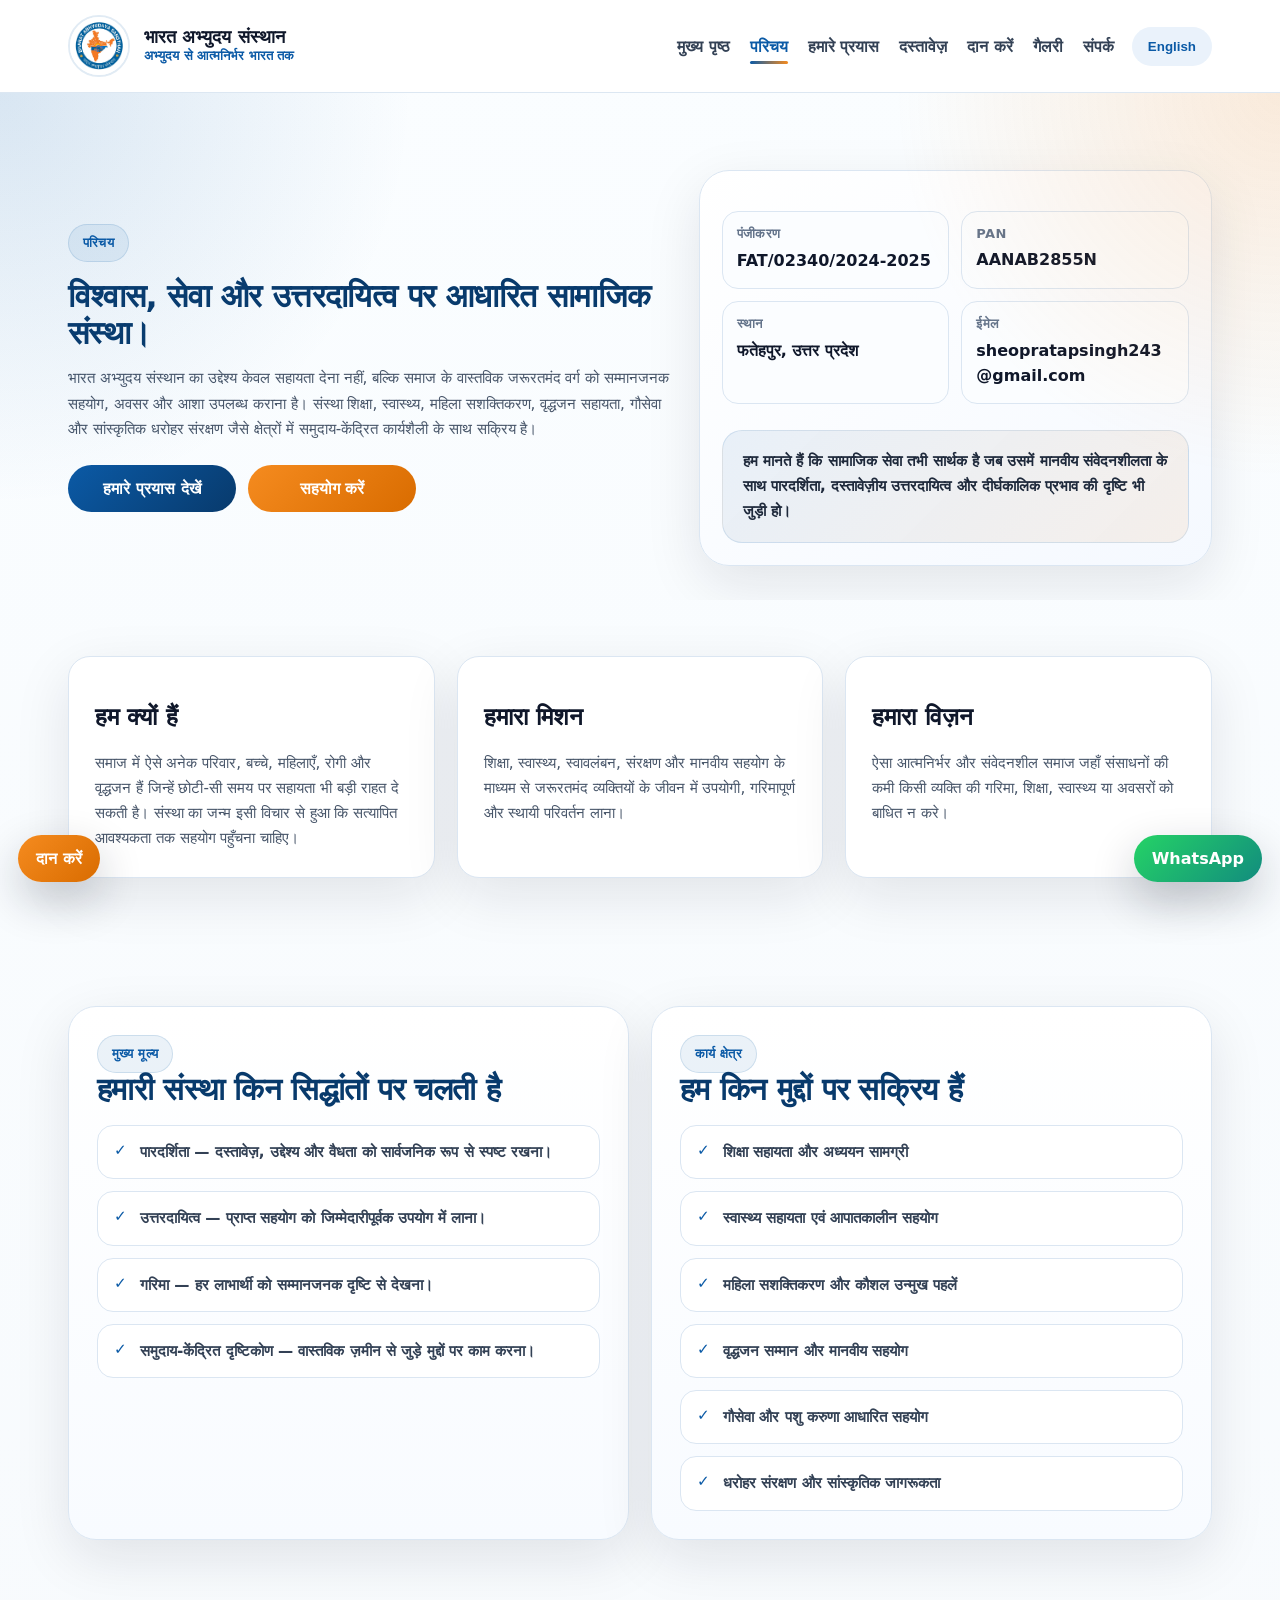
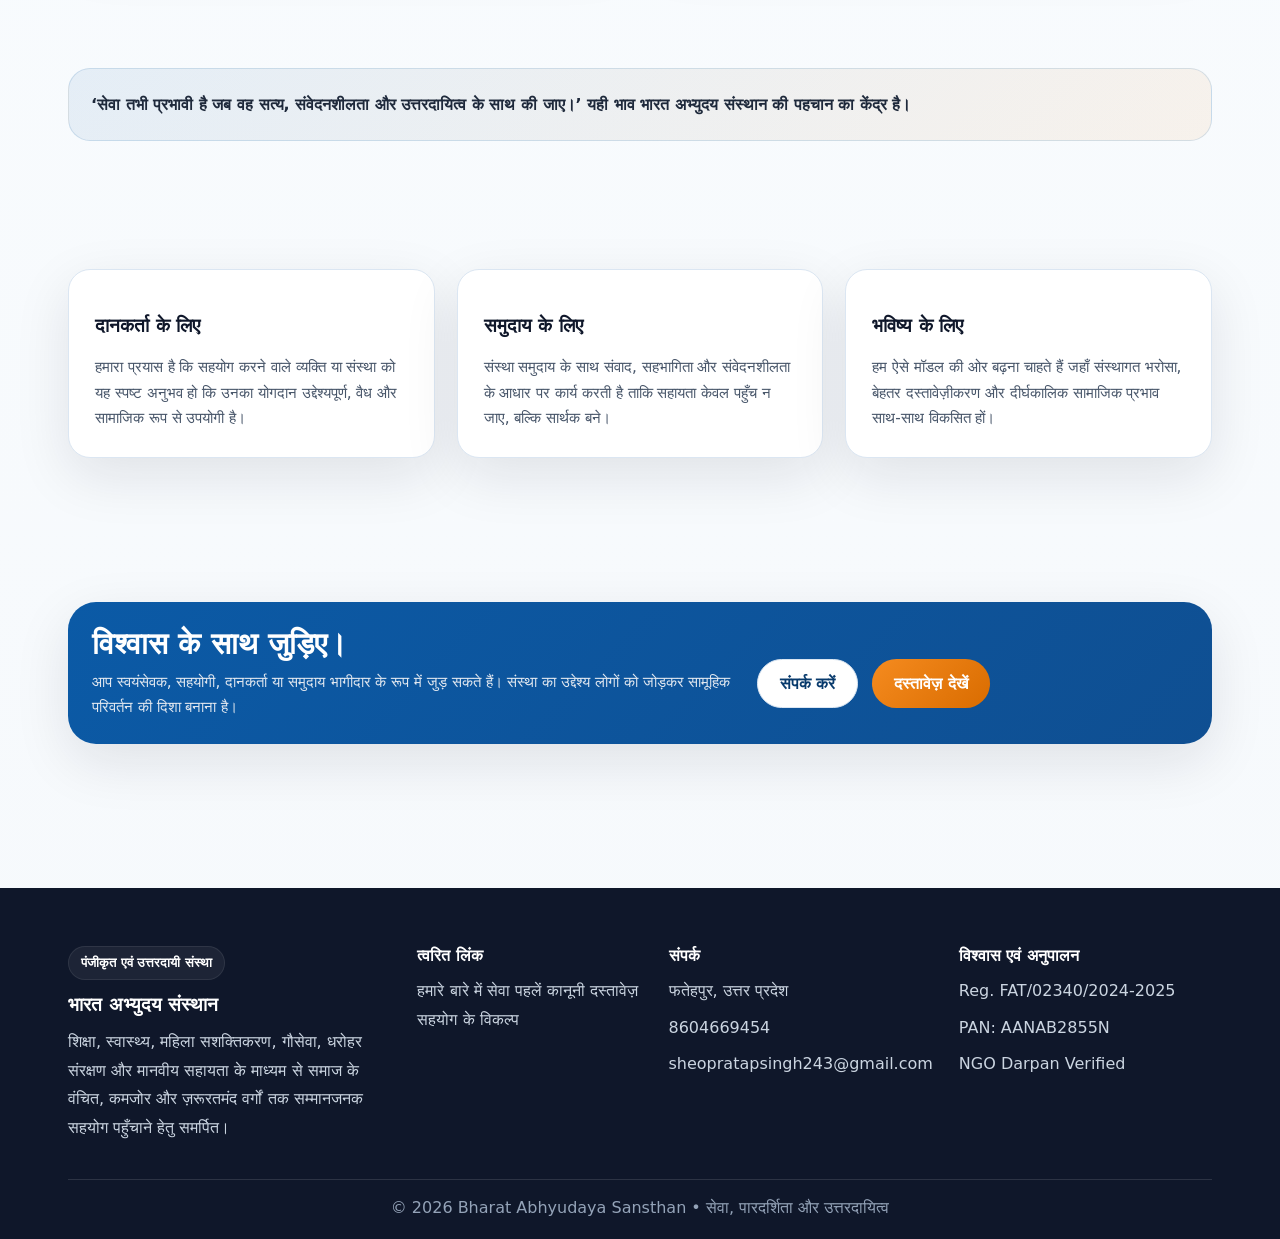
==== commit bd15dde3: "Update about.html" ====
--- a/about.html
+++ b/about.html
@@ -6,6 +6,74 @@
   <title>About | Bharat Abhyudaya Sansthan</title>
   <meta name="description" content="Learn about Bharat Abhyudaya Sansthan, its mission, values, community approach and commitment to transparency.">
   <link rel="stylesheet" href="assets/css/style.css">
+
+  <style>
+  /* SAME FONT SCALE AS INDEX */
+  .hero h1{
+    font-size: clamp(1.55rem, 2.5vw, 2.15rem) !important;
+    line-height: 1.16;
+    max-width: 680px;
+    margin-bottom: 14px;
+  }
+
+  .hero p{
+    max-width: 640px;
+    font-size: .95rem;
+    line-height: 1.68;
+  }
+
+  .hero .btn-row{
+    gap: 12px;
+    flex-wrap: wrap;
+    margin-top: 22px;
+  }
+
+  .hero .btn-row .btn{
+    min-width: 168px;
+  }
+
+  .impact-band{
+    font-size: .95rem;
+    line-height: 1.65;
+  }
+
+  .section-title{
+    font-size: clamp(1.6rem, 2.4vw, 2.1rem) !important;
+    letter-spacing: -.02em;
+  }
+
+  .section-sub{
+    font-size: .95rem !important;
+    line-height: 1.65 !important;
+  }
+
+  .value-list li,
+  .check-list li,
+  .steps li{
+    font-size: .95rem;
+    line-height: 1.6;
+  }
+
+  .quote{
+    font-size: 1rem;
+    line-height: 1.7;
+  }
+
+  .cta-strip p{
+    font-size: .95rem;
+    line-height: 1.65;
+  }
+
+  @media (max-width: 900px){
+    .hero h1{
+      font-size: clamp(1.45rem, 7vw, 1.95rem) !important;
+    }
+
+    .hero p{
+      font-size: .92rem;
+    }
+  }
+  </style>
 </head>
 <body>
   <div id="header"></div>
@@ -38,15 +106,15 @@
     <div class="wrap grid-3 mission-grid">
       <div class="card">
         <h2 data-hi="हम क्यों हैं" data-en="Why we exist"></h2>
-        <p class="section-sub" style="font-size:16px" data-hi="समाज में ऐसे अनेक परिवार, बच्चे, महिलाएँ, रोगी और वृद्धजन हैं जिन्हें छोटी-सी समय पर सहायता भी बड़ी राहत दे सकती है। संस्था का जन्म इसी विचार से हुआ कि सत्यापित आवश्यकता तक सहयोग पहुँचना चाहिए।" data-en="There are many families, children, women, patients and elderly people for whom timely support can make a profound difference. The organisation was founded on the belief that support should reach verified need."></p>
+        <p class="section-sub" data-hi="समाज में ऐसे अनेक परिवार, बच्चे, महिलाएँ, रोगी और वृद्धजन हैं जिन्हें छोटी-सी समय पर सहायता भी बड़ी राहत दे सकती है। संस्था का जन्म इसी विचार से हुआ कि सत्यापित आवश्यकता तक सहयोग पहुँचना चाहिए।" data-en="There are many families, children, women, patients and elderly people for whom timely support can make a profound difference. The organisation was founded on the belief that support should reach verified need."></p>
       </div>
       <div class="card">
         <h2 data-hi="हमारा मिशन" data-en="Our mission"></h2>
-        <p class="section-sub" style="font-size:16px" data-hi="शिक्षा, स्वास्थ्य, स्वावलंबन, संरक्षण और मानवीय सहयोग के माध्यम से जरूरतमंद व्यक्तियों के जीवन में उपयोगी, गरिमापूर्ण और स्थायी परिवर्तन लाना।" data-en="To create useful, dignified and sustainable change in the lives of people in need through education, healthcare, self-reliance, protection and humanitarian support."></p>
+        <p class="section-sub" data-hi="शिक्षा, स्वास्थ्य, स्वावलंबन, संरक्षण और मानवीय सहयोग के माध्यम से जरूरतमंद व्यक्तियों के जीवन में उपयोगी, गरिमापूर्ण और स्थायी परिवर्तन लाना।" data-en="To create useful, dignified and sustainable change in the lives of people in need through education, healthcare, self-reliance, protection and humanitarian support."></p>
       </div>
       <div class="card">
         <h2 data-hi="हमारा विज़न" data-en="Our vision"></h2>
-        <p class="section-sub" style="font-size:16px" data-hi="ऐसा आत्मनिर्भर और संवेदनशील समाज जहाँ संसाधनों की कमी किसी व्यक्ति की गरिमा, शिक्षा, स्वास्थ्य या अवसरों को बाधित न करे।" data-en="A self-reliant and compassionate society where lack of resources does not block anyone’s dignity, education, healthcare or opportunities."></p>
+        <p class="section-sub" data-hi="ऐसा आत्मनिर्भर और संवेदनशील समाज जहाँ संसाधनों की कमी किसी व्यक्ति की गरिमा, शिक्षा, स्वास्थ्य या अवसरों को बाधित न करे।" data-en="A self-reliant and compassionate society where lack of resources does not block anyone’s dignity, education, healthcare or opportunities."></p>
       </div>
     </div>
   </section>
@@ -55,7 +123,7 @@
     <div class="wrap grid-2">
       <div class="highlight">
         <span class="kicker" data-hi="मुख्य मूल्य" data-en="Core values"></span>
-        <h2 class="section-title" style="font-size:34px" data-hi="हमारी संस्था किन सिद्धांतों पर चलती है" data-en="What principles guide our organisation"></h2>
+        <h2 class="section-title" data-hi="हमारी संस्था किन सिद्धांतों पर चलती है" data-en="What principles guide our organisation"></h2>
         <ul class="value-list">
           <li data-hi="पारदर्शिता — दस्तावेज़, उद्देश्य और वैधता को सार्वजनिक रूप से स्पष्ट रखना।" data-en="Transparency — keeping documents, purpose and legitimacy publicly clear."></li>
           <li data-hi="उत्तरदायित्व — प्राप्त सहयोग को जिम्मेदारीपूर्वक उपयोग में लाना।" data-en="Accountability — using received support responsibly."></li>
@@ -65,7 +133,7 @@
       </div>
       <div class="highlight">
         <span class="kicker" data-hi="कार्य क्षेत्र" data-en="Areas of work"></span>
-        <h2 class="section-title" style="font-size:34px" data-hi="हम किन मुद्दों पर सक्रिय हैं" data-en="Where we are actively working"></h2>
+        <h2 class="section-title" data-hi="हम किन मुद्दों पर सक्रिय हैं" data-en="Where we are actively working"></h2>
         <ul class="check-list">
           <li data-hi="शिक्षा सहायता और अध्ययन सामग्री" data-en="Educational support and learning materials"></li>
           <li data-hi="स्वास्थ्य सहायता एवं आपातकालीन सहयोग" data-en="Healthcare support and emergency assistance"></li>
@@ -88,15 +156,15 @@
     <div class="wrap grid-3 mission-grid">
       <div class="card">
         <h3 data-hi="दानकर्ता के लिए" data-en="For donors"></h3>
-        <p class="section-sub" style="font-size:16px" data-hi="हमारा प्रयास है कि सहयोग करने वाले व्यक्ति या संस्था को यह स्पष्ट अनुभव हो कि उनका योगदान उद्देश्यपूर्ण, वैध और सामाजिक रूप से उपयोगी है।" data-en="We strive to ensure that every donor or institution feels their support is purposeful, legitimate and socially useful."></p>
+        <p class="section-sub" data-hi="हमारा प्रयास है कि सहयोग करने वाले व्यक्ति या संस्था को यह स्पष्ट अनुभव हो कि उनका योगदान उद्देश्यपूर्ण, वैध और सामाजिक रूप से उपयोगी है।" data-en="We strive to ensure that every donor or institution feels their support is purposeful, legitimate and socially useful."></p>
       </div>
       <div class="card">
         <h3 data-hi="समुदाय के लिए" data-en="For communities"></h3>
-        <p class="section-sub" style="font-size:16px" data-hi="संस्था समुदाय के साथ संवाद, सहभागिता और संवेदनशीलता के आधार पर कार्य करती है ताकि सहायता केवल पहुँच न जाए, बल्कि सार्थक बने।" data-en="The organisation works with dialogue, participation and sensitivity so that support does not merely arrive, but actually matters."></p>
+        <p class="section-sub" data-hi="संस्था समुदाय के साथ संवाद, सहभागिता और संवेदनशीलता के आधार पर कार्य करती है ताकि सहायता केवल पहुँच न जाए, बल्कि सार्थक बने।" data-en="The organisation works with dialogue, participation and sensitivity so that support does not merely arrive, but actually matters."></p>
       </div>
       <div class="card">
         <h3 data-hi="भविष्य के लिए" data-en="For the future"></h3>
-        <p class="section-sub" style="font-size:16px" data-hi="हम ऐसे मॉडल की ओर बढ़ना चाहते हैं जहाँ संस्थागत भरोसा, बेहतर दस्तावेज़ीकरण और दीर्घकालिक सामाजिक प्रभाव साथ-साथ विकसित हों।" data-en="We aim to build a model where institutional trust, stronger documentation and long-term social impact grow together."></p>
+        <p class="section-sub" data-hi="हम ऐसे मॉडल की ओर बढ़ना चाहते हैं जहाँ संस्थागत भरोसा, बेहतर दस्तावेज़ीकरण और दीर्घकालिक सामाजिक प्रभाव साथ-साथ विकसित हों।" data-en="We aim to build a model where institutional trust, stronger documentation and long-term social impact grow together."></p>
       </div>
     </div>
   </section>
--- a/assets/css/style.css
+++ b/assets/css/style.css
@@ -0,0 +1,146 @@
+:root{
+  --brand:#0b5aa6;
+  --brand-dark:#083a6c;
+  --accent:#f58b1f;
+  --accent-dark:#d96c00;
+  --fg:#0f172a;
+  --muted:#475569;
+  --bg:#f8fbff;
+  --card:#ffffff;
+  --line:#dbe6f2;
+  --success:#0f9d58;
+  --shadow:0 18px 55px rgba(15,23,42,.10);
+  --radius:22px;
+  --max:1180px;
+}
+*{box-sizing:border-box}
+html{scroll-behavior:smooth}
+body{
+  margin:0;
+  font-family:Inter,system-ui,-apple-system,Segoe UI,Roboto,Arial,sans-serif;
+  color:var(--fg);
+  background:linear-gradient(180deg,#fafdff 0%,#f6f9fc 100%);
+  overflow-x:hidden;
+}
+a{color:inherit}
+img{max-width:100%;display:block}
+.wrap{max-width:var(--max);margin:auto;padding:0 18px}
+.section{padding:72px 0}
+.section.tight{padding:56px 0}
+.section-title{font-size:clamp(30px,4vw,44px);line-height:1.1;margin:0 0 14px;font-weight:900;color:var(--brand-dark)}
+.section-sub{font-size:17px;line-height:1.8;color:var(--muted);max-width:820px;margin:0}
+.kicker{display:inline-flex;align-items:center;gap:8px;padding:10px 14px;border-radius:999px;background:rgba(11,90,166,.08);border:1px solid rgba(11,90,166,.14);color:var(--brand);font-size:13px;font-weight:900;letter-spacing:.2px}
+.grid-2,.grid-3,.grid-4{display:grid;gap:22px}
+.grid-2{grid-template-columns:repeat(2,minmax(0,1fr))}
+.grid-3{grid-template-columns:repeat(3,minmax(0,1fr))}
+.grid-4{grid-template-columns:repeat(4,minmax(0,1fr))}
+@media(max-width:980px){.grid-2,.grid-3,.grid-4{grid-template-columns:1fr}}
+.card{background:var(--card);border:1px solid var(--line);border-radius:var(--radius);box-shadow:var(--shadow);padding:26px}
+.soft-card{background:linear-gradient(180deg,#ffffff 0%,#fbfdff 100%);border:1px solid var(--line);border-radius:var(--radius);padding:24px}
+.btn-row{display:flex;gap:14px;flex-wrap:wrap;margin-top:22px}
+.btn{display:inline-flex;align-items:center;justify-content:center;gap:10px;padding:14px 22px;border-radius:999px;text-decoration:none;font-weight:900;border:1px solid var(--line);transition:.25s transform,.25s box-shadow,.25s background,.25s color;cursor:pointer}
+.btn:hover{transform:translateY(-2px);box-shadow:0 10px 26px rgba(15,23,42,.14)}
+.btn-primary{background:linear-gradient(135deg,var(--accent),var(--accent-dark));color:#fff;border:none}
+.btn-secondary{background:linear-gradient(135deg,var(--brand),var(--brand-dark));color:#fff;border:none}
+.btn-light{background:#fff;color:var(--brand-dark)}
+.hero{padding:78px 0 34px;position:relative;overflow:hidden}
+.hero::before{content:"";position:absolute;inset:0;background:radial-gradient(circle at top right,rgba(245,139,31,.16),transparent 28%),radial-gradient(circle at top left,rgba(11,90,166,.14),transparent 30%);pointer-events:none}
+.hero-grid{display:grid;grid-template-columns:1.08fr .92fr;gap:28px;align-items:center}
+@media(max-width:980px){.hero-grid{grid-template-columns:1fr}}
+.hero h1{font-size:clamp(36px,5vw,62px);line-height:1.03;letter-spacing:-.02em;margin:16px 0 16px;color:var(--brand-dark)}
+.hero p{font-size:18px;line-height:1.8;color:var(--muted);margin:0;max-width:760px}
+.hero-side{position:relative}
+.hero-panel{background:linear-gradient(145deg,#ffffff 0%,#f5f9ff 100%);border:1px solid var(--line);border-radius:30px;box-shadow:var(--shadow);padding:22px}
+.hero-image{aspect-ratio:4/3;border-radius:24px;overflow:hidden;position:relative;background:#dbeafe}
+.hero-image img{width:100%;height:100%;object-fit:cover}
+.hero-badge{position:absolute;left:16px;bottom:16px;background:rgba(15,23,42,.85);color:#fff;padding:12px 14px;border-radius:16px;max-width:78%;font-size:14px;line-height:1.5}
+.stats{display:grid;grid-template-columns:repeat(4,minmax(0,1fr));gap:16px;margin-top:28px}
+@media(max-width:980px){.stats{grid-template-columns:repeat(2,minmax(0,1fr))}}
+@media(max-width:540px){.stats{grid-template-columns:1fr}}
+.stat{background:#fff;border:1px solid var(--line);border-radius:22px;padding:22px;text-align:center;box-shadow:var(--shadow)}
+.stat strong{display:block;font-size:34px;color:var(--brand);margin-bottom:8px}
+.stat span{display:block;color:var(--muted);font-weight:700;line-height:1.6}
+.value-list,.check-list,.steps{list-style:none;padding:0;margin:18px 0 0;display:grid;gap:12px}
+.value-list li,.check-list li,.steps li{padding:14px 16px 14px 42px;position:relative;border:1px solid var(--line);border-radius:16px;background:#fff;color:#334155;line-height:1.7;font-weight:700}
+.value-list li::before,.check-list li::before,.steps li::before{content:"✓";position:absolute;left:16px;top:12px;color:var(--brand);font-weight:900}
+.impact-band{margin-top:26px;padding:18px 20px;border-radius:20px;background:linear-gradient(135deg,rgba(11,90,166,.08),rgba(245,139,31,.09));border:1px solid rgba(11,90,166,.12);font-weight:800;color:#1e293b;line-height:1.8}
+.highlight{background:linear-gradient(180deg,#fff 0%,#f8fbff 100%);border:1px solid var(--line);border-radius:28px;padding:28px;box-shadow:var(--shadow)}
+.mission-grid .card{height:100%}
+.program-grid{display:grid;grid-template-columns:repeat(3,minmax(0,1fr));gap:22px}
+@media(max-width:1080px){.program-grid{grid-template-columns:1fr 1fr}}
+@media(max-width:680px){.program-grid{grid-template-columns:1fr}}
+.program-card{background:#fff;border:1px solid var(--line);border-radius:28px;overflow:hidden;box-shadow:var(--shadow);display:flex;flex-direction:column}
+.program-card img{width:100%;aspect-ratio:16/10;object-fit:cover;background:#e2e8f0}
+.program-card .body{padding:24px;display:flex;flex-direction:column;gap:14px;flex:1}
+.program-tag{display:inline-flex;align-self:flex-start;padding:8px 12px;border-radius:999px;background:rgba(11,90,166,.08);border:1px solid rgba(11,90,166,.12);color:var(--brand);font-size:12px;font-weight:900;text-transform:uppercase;letter-spacing:.4px}
+.program-card h3{margin:0;font-size:24px;color:var(--brand-dark)}
+.program-card p{margin:0;color:var(--muted);line-height:1.8}
+.program-metrics{display:grid;grid-template-columns:1fr 1fr;gap:12px;margin-top:2px}
+.program-metrics div{background:#f8fbff;border:1px solid var(--line);border-radius:16px;padding:12px}
+.program-metrics strong{display:block;color:var(--brand);font-size:22px}
+.program-metrics span{display:block;color:var(--muted);font-size:13px;font-weight:700;line-height:1.5}
+.doc-grid{display:grid;grid-template-columns:repeat(3,minmax(0,1fr));gap:22px}
+@media(max-width:980px){.doc-grid{grid-template-columns:1fr}}
+.doc-card{display:flex;flex-direction:column;gap:16px;background:#fff;border:1px solid var(--line);border-radius:24px;padding:24px;box-shadow:var(--shadow)}
+.doc-card h3{margin:0;font-size:22px;color:var(--brand-dark)}
+.doc-card p{margin:0;color:var(--muted);line-height:1.75}
+.doc-actions{display:flex;gap:12px;flex-wrap:wrap;margin-top:auto}
+.info-grid{display:grid;grid-template-columns:1fr 1fr;gap:22px}
+@media(max-width:980px){.info-grid{grid-template-columns:1fr}}
+.kv-grid{display:grid;grid-template-columns:1fr 1fr;gap:12px;margin-top:18px}
+@media(max-width:640px){.kv-grid{grid-template-columns:1fr}}
+.kv{padding:14px;border:1px solid var(--line);border-radius:16px;background:#fbfdff}
+.kv b{display:block;font-size:13px;color:#64748b;margin-bottom:6px;text-transform:uppercase;letter-spacing:.4px}
+.kv span{display:block;font-weight:800;color:#0f172a;line-height:1.6;word-break:break-word}
+.notice{padding:16px 18px;border-radius:18px;background:rgba(245,139,31,.10);border:1px solid rgba(245,139,31,.18);color:#7c2d12;line-height:1.8;font-weight:700}
+.contact-grid{display:grid;grid-template-columns:.95fr 1.05fr;gap:22px}
+@media(max-width:980px){.contact-grid{grid-template-columns:1fr}}
+.contact-card iframe{width:100%;min-height:360px;border:0;border-radius:22px}
+.form-grid{display:grid;gap:14px}
+.input,textarea{width:100%;padding:14px 16px;border-radius:16px;border:1px solid var(--line);font:inherit;background:#fff}
+textarea{min-height:150px;resize:vertical}
+.gallery-grid{display:grid;grid-template-columns:repeat(4,minmax(0,1fr));gap:16px}
+@media(max-width:980px){.gallery-grid{grid-template-columns:repeat(2,minmax(0,1fr))}}
+@media(max-width:560px){.gallery-grid{grid-template-columns:1fr}}
+.gallery-grid img{width:100%;aspect-ratio:4/3;object-fit:cover;border-radius:20px;border:1px solid var(--line);box-shadow:var(--shadow)}
+.cta-strip{padding:24px;border-radius:28px;background:linear-gradient(135deg,var(--brand),#0f4f92);color:#fff;display:grid;grid-template-columns:1.2fr .8fr;gap:18px;align-items:center;box-shadow:var(--shadow)}
+@media(max-width:980px){.cta-strip{grid-template-columns:1fr}}
+.cta-strip h3{margin:0 0 8px;font-size:30px}
+.cta-strip p{margin:0;color:#e2e8f0;line-height:1.8}
+.quote{padding:22px;border-radius:22px;background:linear-gradient(135deg,rgba(11,90,166,.08),rgba(245,139,31,.08));border:1px solid rgba(11,90,166,.14);font-size:18px;font-weight:800;line-height:1.8;color:#1e293b}
+.topbar-space{height:92px}
+.whatsapp-float,.donate-float{position:fixed;bottom:18px;z-index:1000;padding:14px 18px;border-radius:999px;color:#fff;text-decoration:none;font-weight:900;box-shadow:0 18px 45px rgba(15,23,42,.24)}
+.whatsapp-float{right:18px;background:linear-gradient(135deg,#25D366,#128C7E)}
+.donate-float{left:18px;background:linear-gradient(135deg,var(--accent),var(--accent-dark))}
+@media(max-width:700px){.whatsapp-float,.donate-float{padding:12px 14px;font-size:14px}}
+#globalHeader{position:fixed;top:0;left:0;width:100%;z-index:10000;background:rgba(255,255,255,.95);backdrop-filter:blur(10px);border-bottom:1px solid rgba(219,230,242,.95)}
+#globalHeader .wrap{max-width:var(--max);margin:auto;padding:0 18px;display:flex;align-items:center;gap:18px;min-height:92px}
+.brand{display:flex;align-items:center;gap:14px;text-decoration:none;min-width:0}
+.brand-logo{width:62px;height:62px;border-radius:50%;object-fit:cover;border:2px solid rgba(11,90,166,.12)}
+.brand-copy{display:flex;flex-direction:column;min-width:0}
+.brand-copy b{font-size:18px;color:#0f172a;line-height:1.2}
+.brand-copy span{font-size:13px;color:var(--brand);font-weight:700;line-height:1.45}
+.nav{display:flex;align-items:center;gap:20px;margin-left:auto}
+.nav a{font-weight:800;color:#334155;text-decoration:none;position:relative}
+.nav a.active,.nav a:hover{color:var(--brand)}
+.nav a.active::after,.nav a:hover::after{content:"";position:absolute;left:0;right:0;bottom:-8px;height:3px;border-radius:3px;background:linear-gradient(90deg,var(--brand),var(--accent))}
+.header-actions{display:flex;align-items:center;gap:12px}
+.lang-toggle,.menu-toggle{border:none;background:#eaf2fb;color:var(--brand);font-weight:900;border-radius:999px;padding:12px 16px;cursor:pointer}
+.menu-toggle{display:none}
+@media(max-width:980px){
+  .menu-toggle{display:inline-flex}
+  .nav{position:fixed;left:16px;right:16px;top:96px;background:#fff;border:1px solid var(--line);box-shadow:var(--shadow);border-radius:24px;padding:18px;display:none;flex-direction:column;align-items:flex-start;gap:16px}
+  .nav.open{display:flex}
+  .header-actions .btn{display:none}
+}
+#globalFooter{background:#0f172a;color:#fff;margin-top:72px;padding:58px 0 22px}
+.footer-grid{display:grid;grid-template-columns:1.15fr .8fr .8fr .9fr;gap:26px}
+@media(max-width:980px){.footer-grid{grid-template-columns:1fr}}
+#globalFooter h3,#globalFooter h4{margin:0 0 12px}
+#globalFooter p,#globalFooter a{color:#cbd5e1;line-height:1.8;text-decoration:none;margin:0 0 8px}
+#globalFooter a:hover{color:#fff}
+.footer-mini{display:inline-flex;align-items:center;gap:8px;padding:8px 12px;border-radius:999px;background:rgba(255,255,255,.06);border:1px solid rgba(255,255,255,.08);font-size:13px;font-weight:800;color:#fff}
+.footer-bottom{border-top:1px solid rgba(255,255,255,.12);margin-top:28px;padding-top:18px;text-align:center;color:#94a3b8}
+.small{font-size:14px}
+.text-center{text-align:center}
+.hidden{display:none!important}
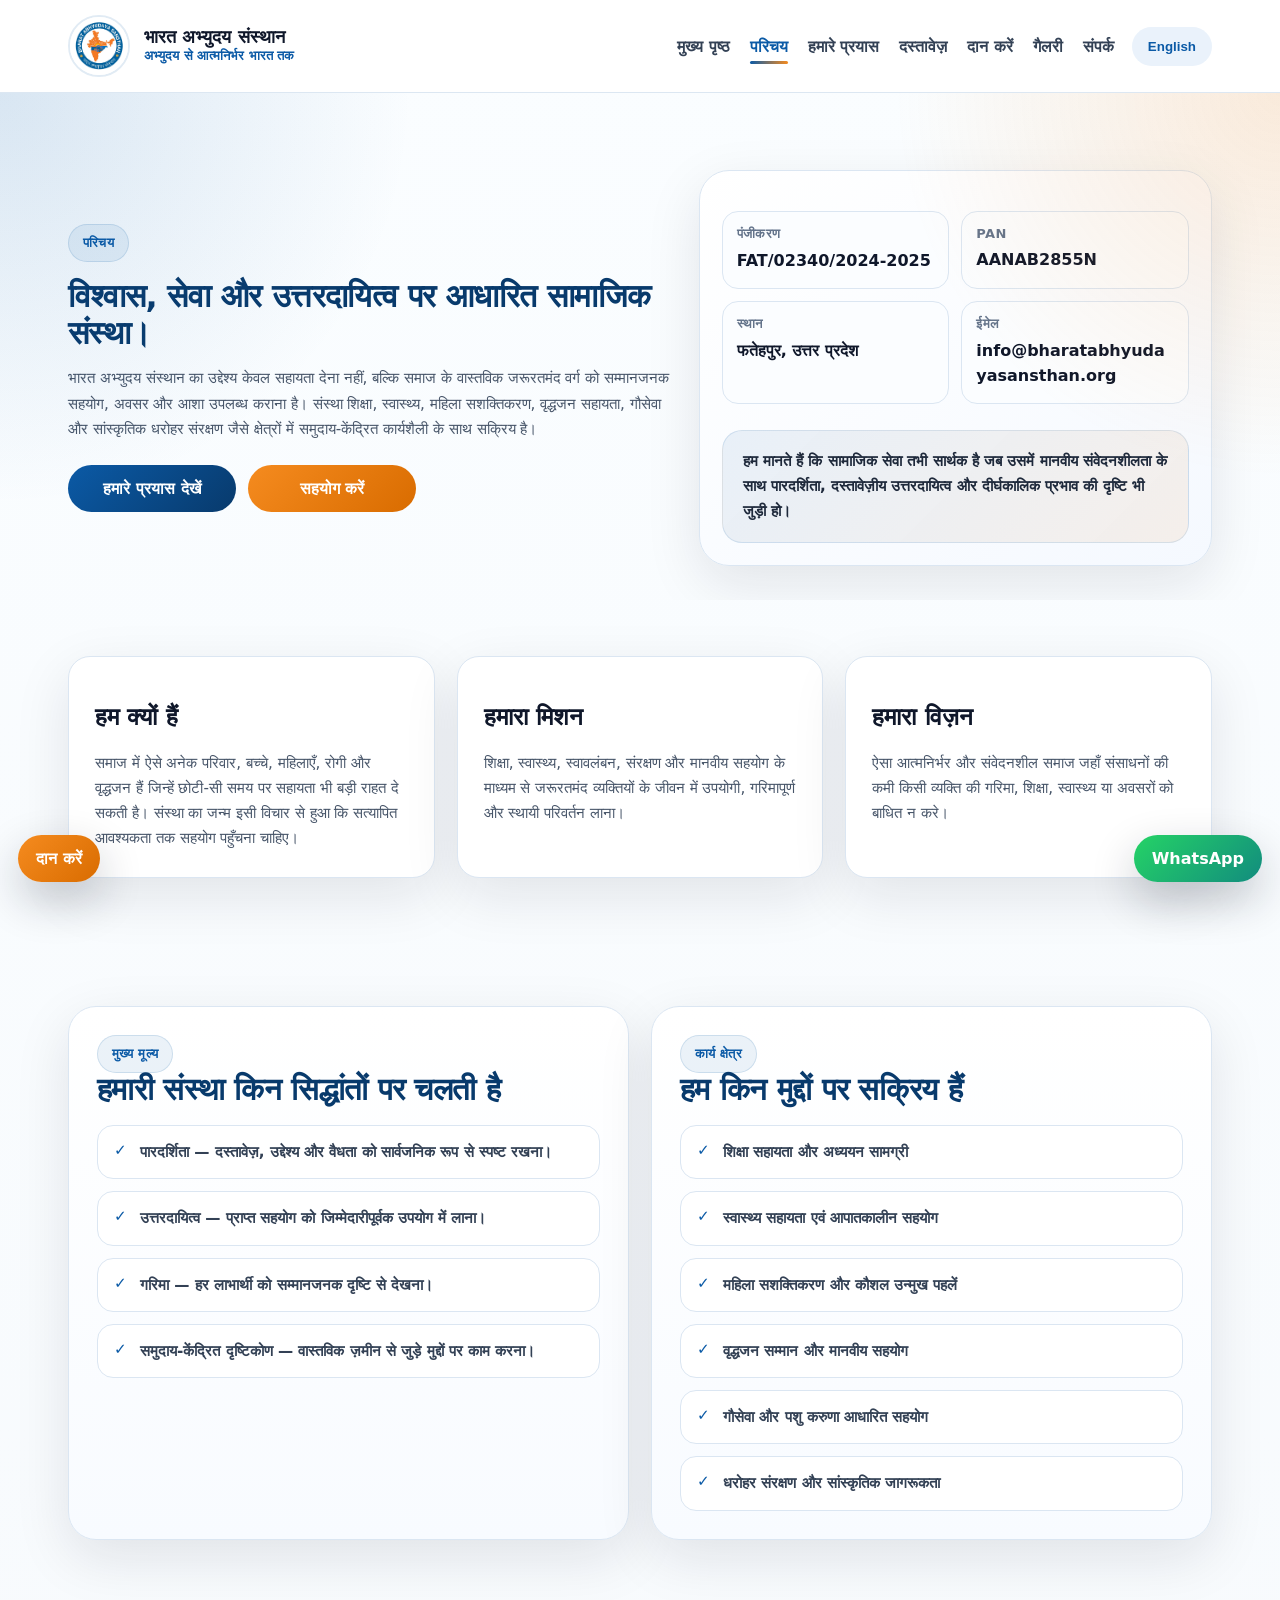
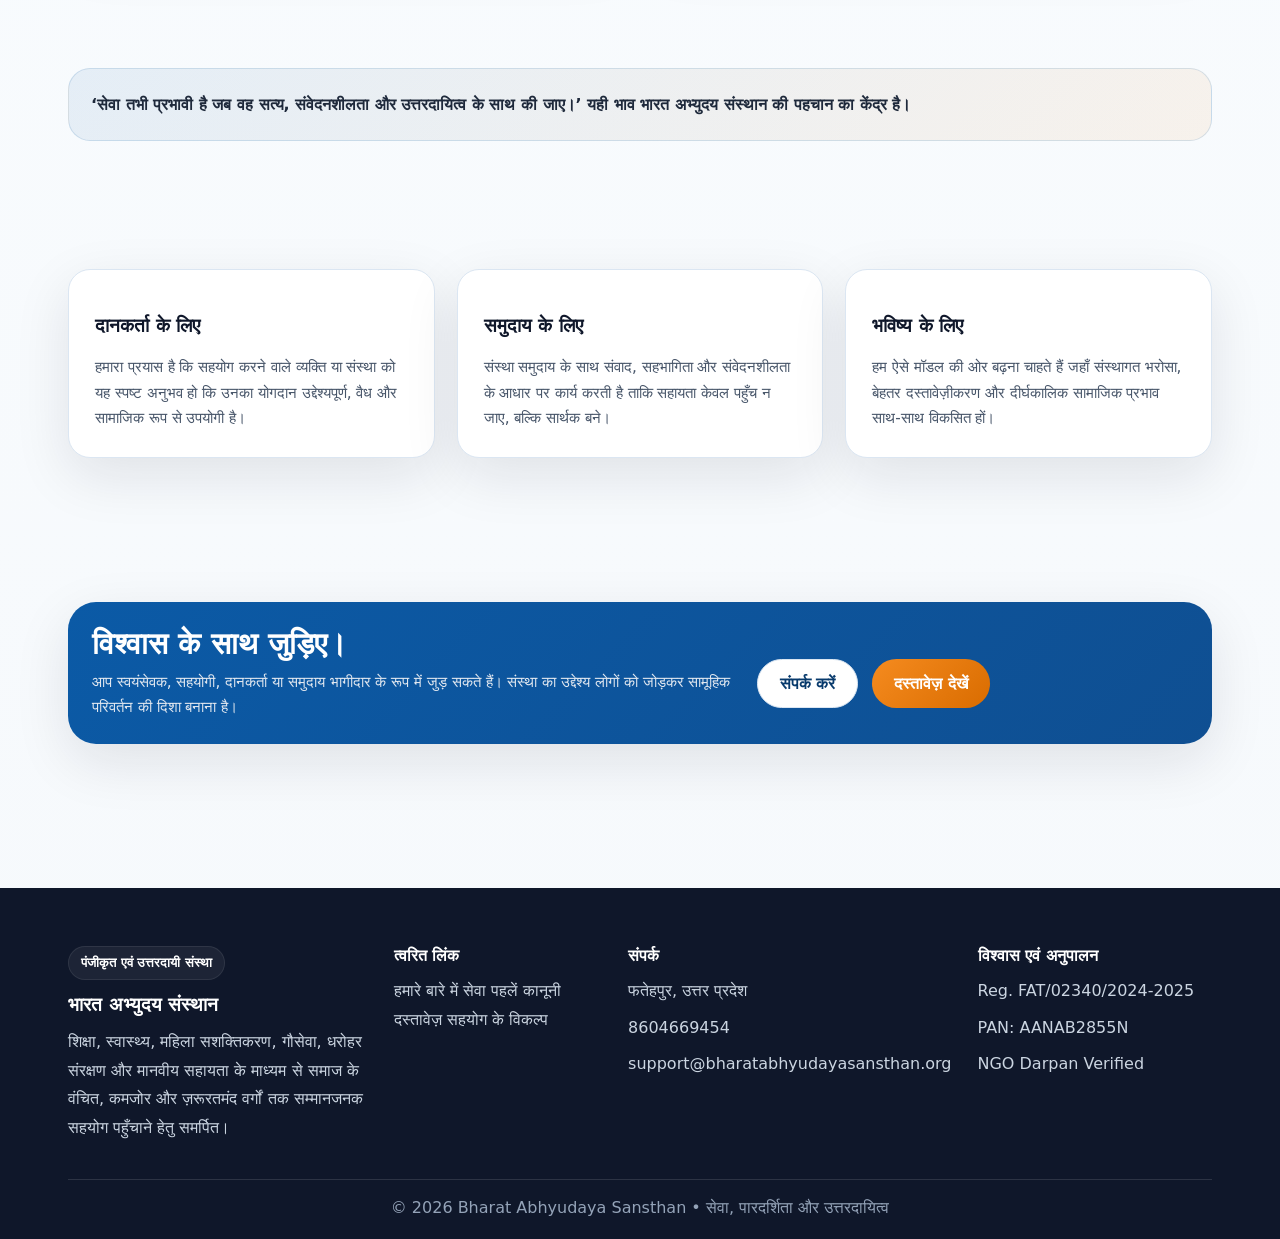
==== commit d3b0b90e: "Update about.html" ====
--- a/about.html
+++ b/about.html
@@ -95,7 +95,7 @@
           <div class="kv"><b data-hi="पंजीकरण" data-en="Registration"></b><span>FAT/02340/2024-2025</span></div>
           <div class="kv"><b>PAN</b><span>AANAB2855N</span></div>
           <div class="kv"><b data-hi="स्थान" data-en="Location"></b><span data-hi="फतेहपुर, उत्तर प्रदेश" data-en="Fatehpur, Uttar Pradesh"></span></div>
-          <div class="kv"><b data-hi="ईमेल" data-en="Email"></b><span>sheopratapsingh243@gmail.com</span></div>
+          <div class="kv"><b data-hi="ईमेल" data-en="Email"></b><span>info@bharatabhyudayasansthan.org</span></div>
         </div>
         <div class="impact-band" data-hi="हम मानते हैं कि सामाजिक सेवा तभी सार्थक है जब उसमें मानवीय संवेदनशीलता के साथ पारदर्शिता, दस्तावेज़ीय उत्तरदायित्व और दीर्घकालिक प्रभाव की दृष्टि भी जुड़ी हो।" data-en="We believe social service becomes truly meaningful only when humane sensitivity is matched by transparency, documentary accountability and a long-term impact mindset."></div>
       </div>
